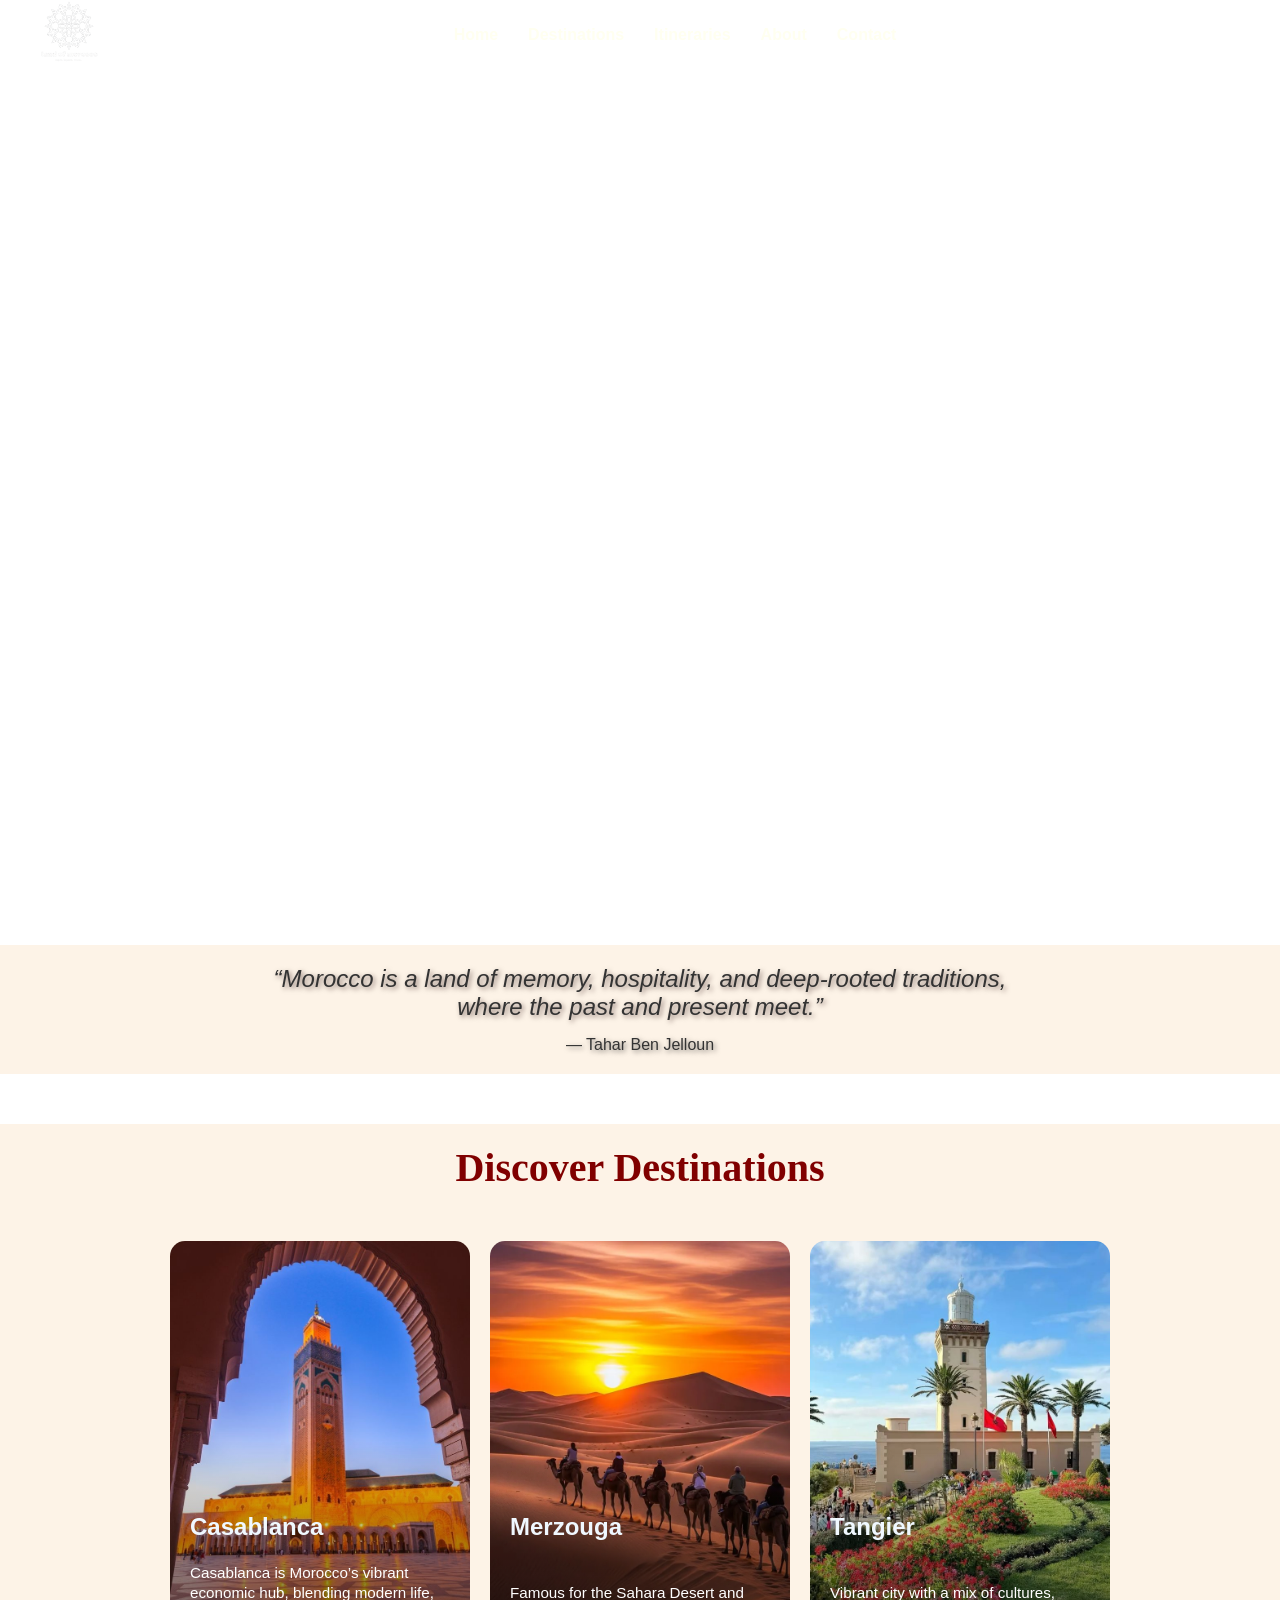
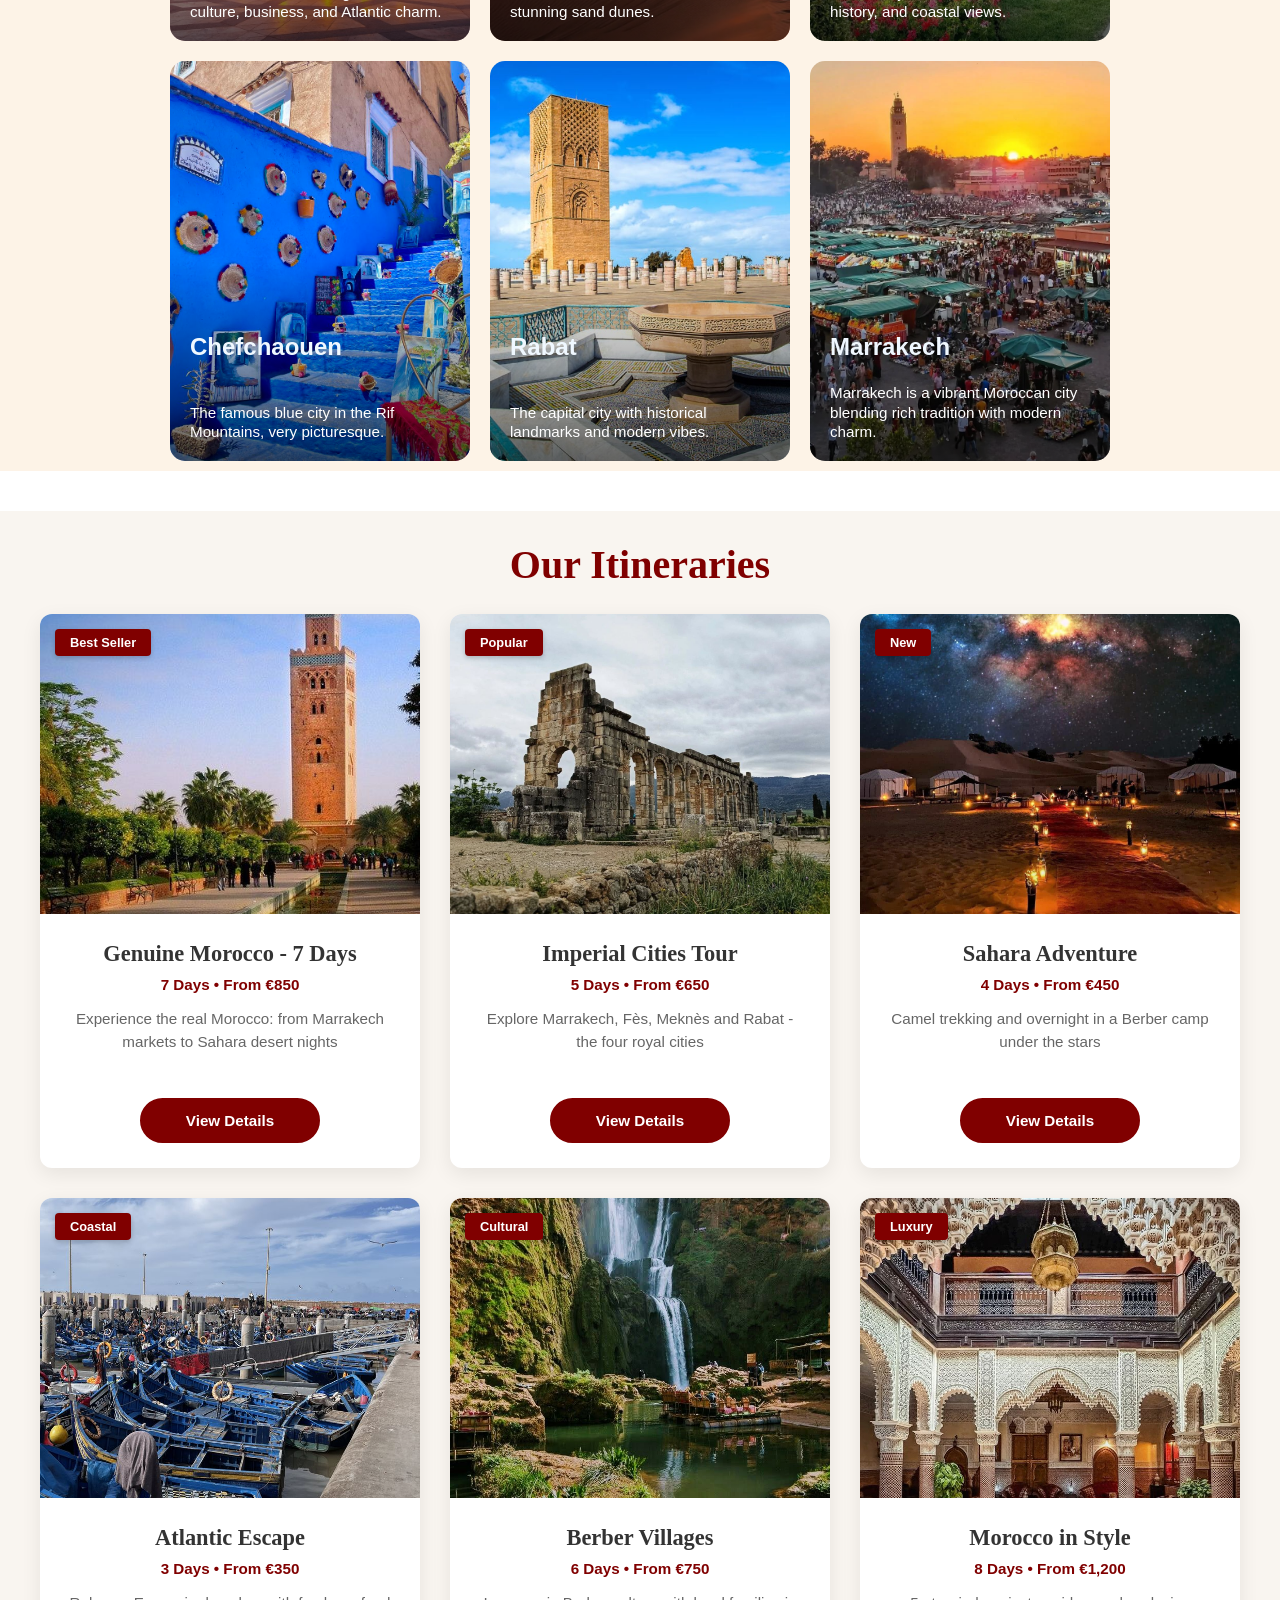
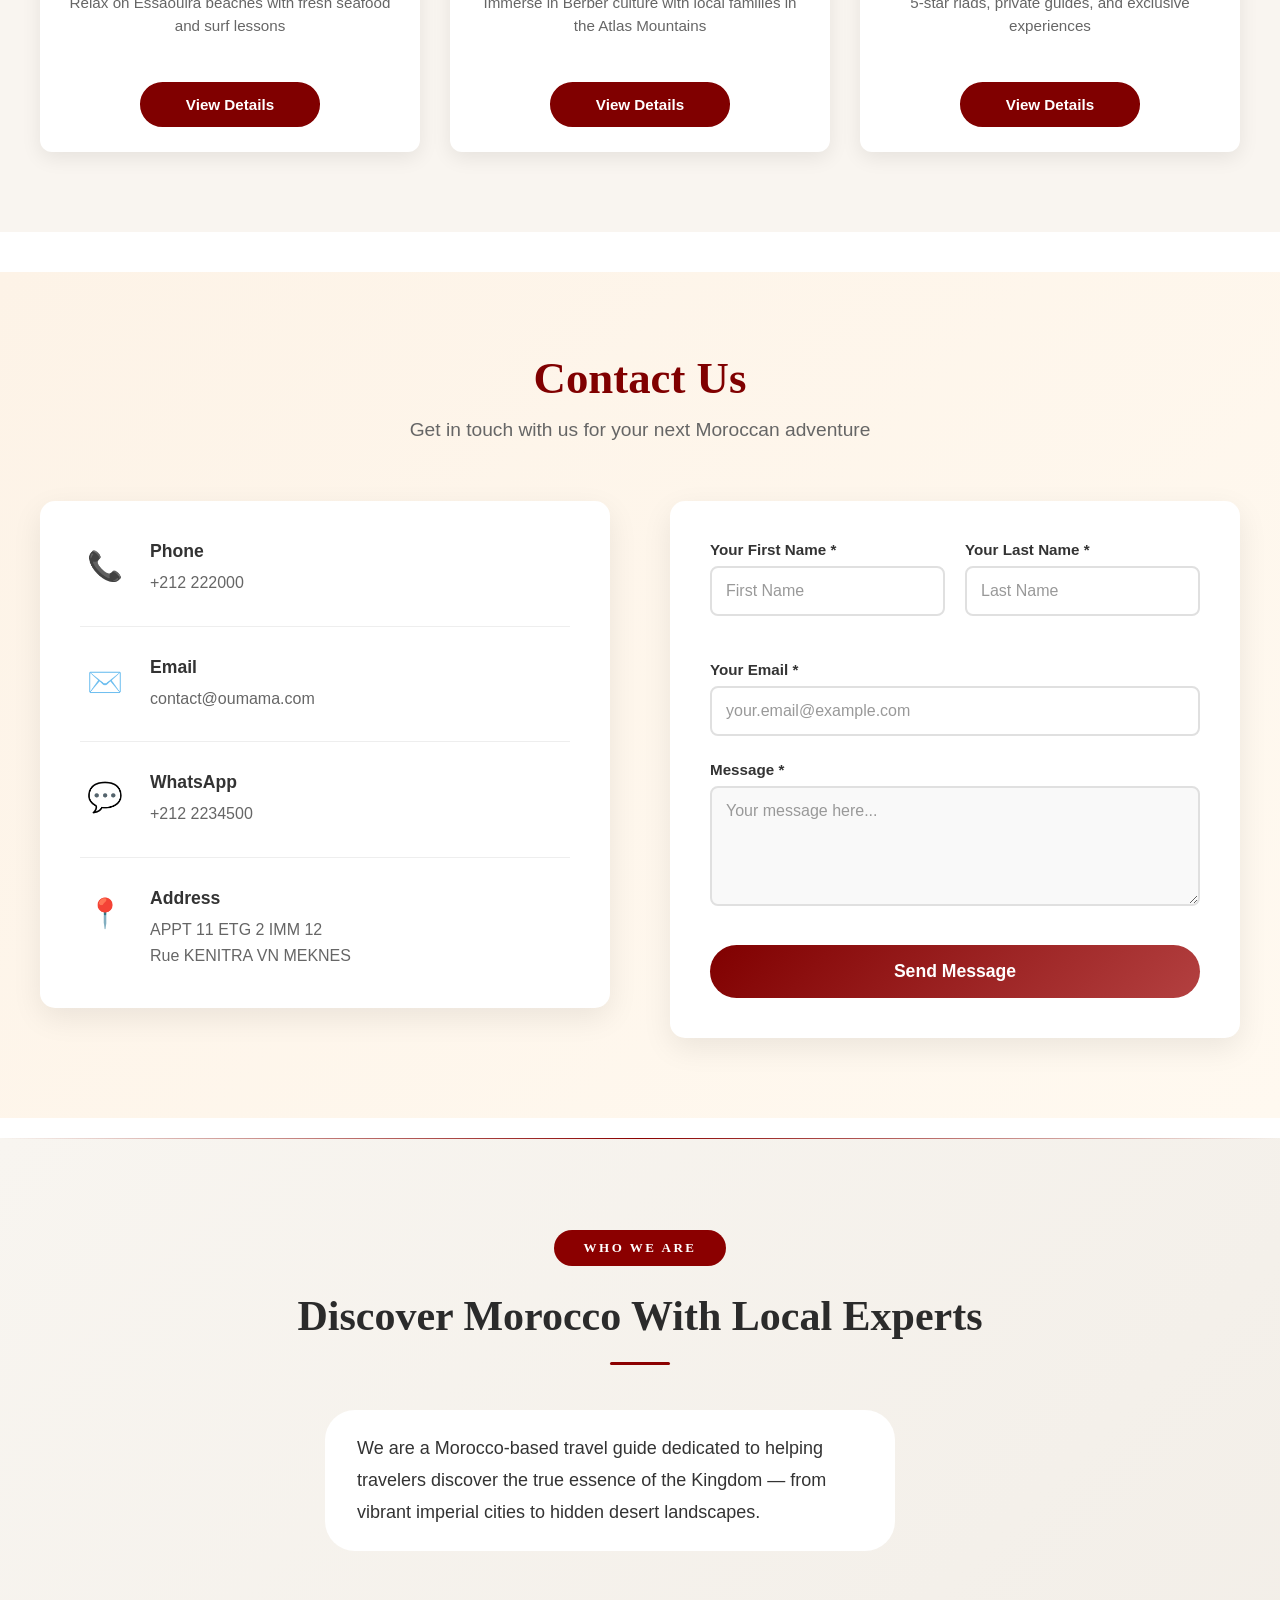
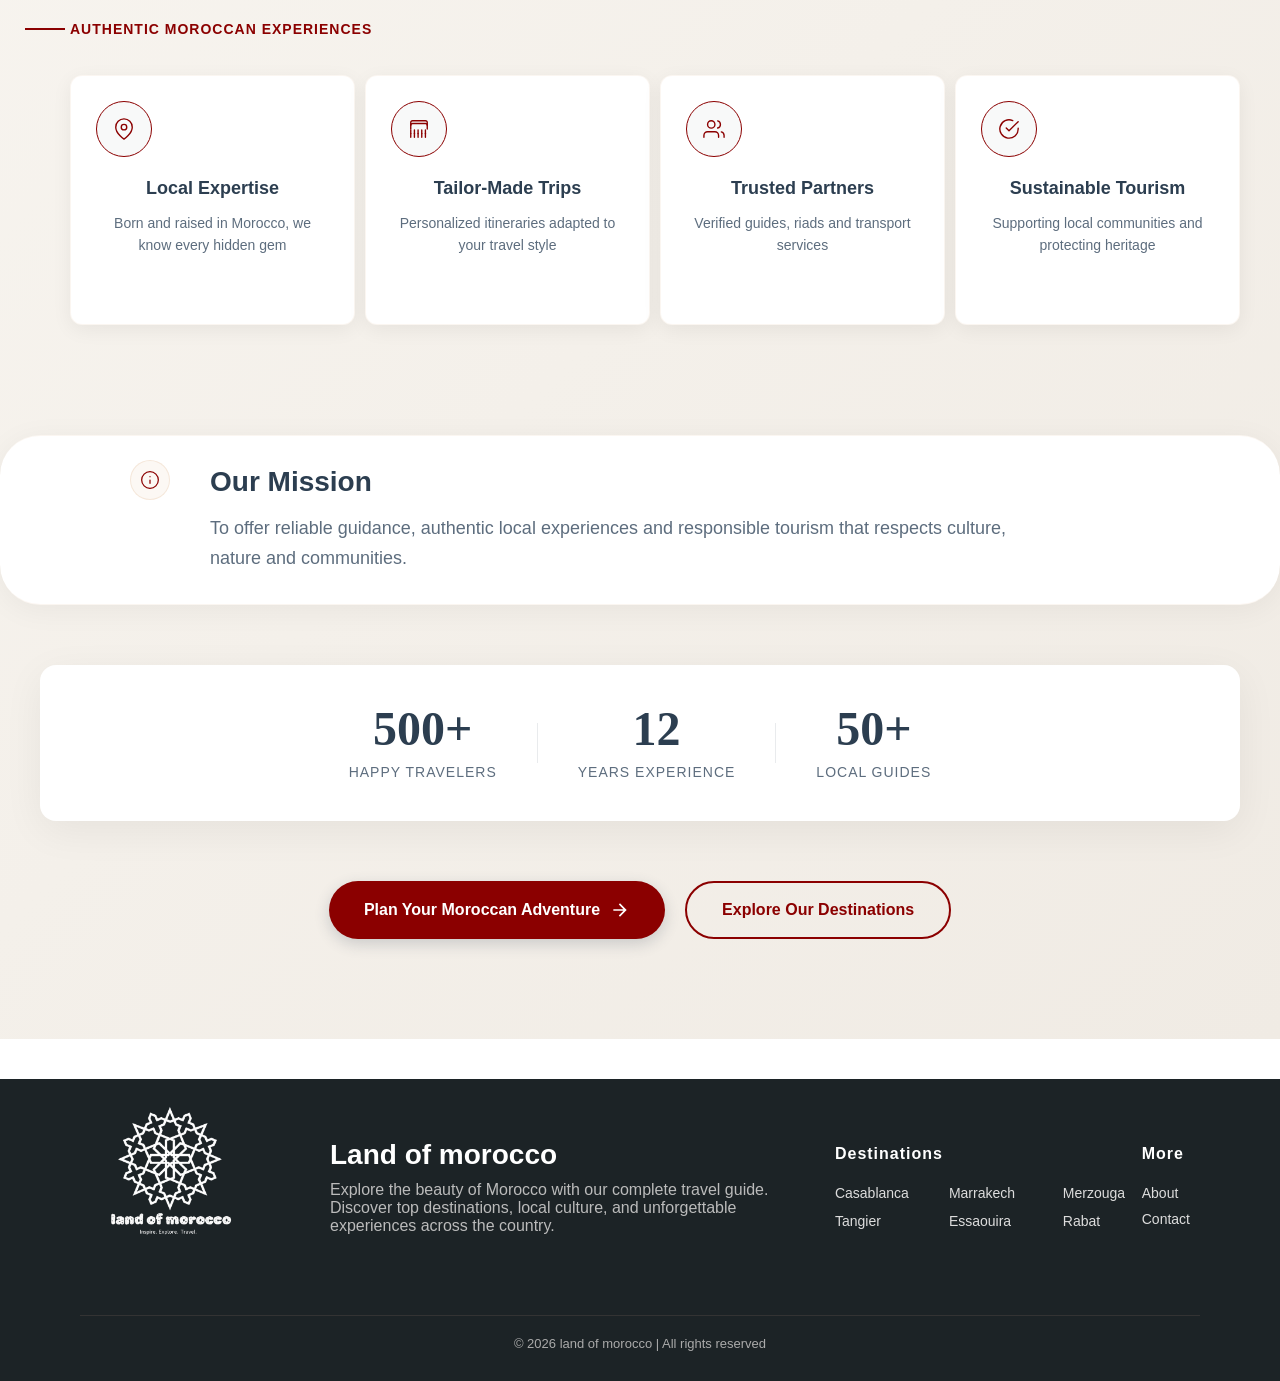
==== index.html @ bed9a74b "no commit yet" ====
<!DOCTYPE html>
<html lang="en">
<head>
    <meta charset="UTF-8">
    <title>Morocco Travel Guide</title>
    <link rel="stylesheet" href="style.css">
</head>
<body>
<header class="hero">
    <!-- NAVIGATION -->
    <nav>
        <div class="nav-logo">
        <a href="#home">
            <img src="images/logo.png" alt="Morocco Travel Guide Logo">
        </a>
    </div>
        <ul>
            <li><a href="#home">Home</a></li>
           <li><a href="#destinationsList"> Destinations</a></li>
            <li><a href="#Itineraries">Itineraries</a></li>
            <li><a href="#about">About</a></li>
            <li><a href="#contact">Contact</a></li>

        </ul>
    </nav>
     <a href="#destinationsList" class="scroll-down">
   <span class="scroll-text">Scroll Down</span>
  <span class="scroll-dot"></span>
</a>
   <div class="slider">
      <div class="slide intro-slide" style="background-image: url(images/slide146.jpg);">
        <div class="intro-content">
            <div class="intro-text">
                <h1>Morocco Travel Guide:</h1>
                <h1>Discover the Most Beautiful Destinations</h1>
                <p>Welcome to Morocco Tourism Guide, your resource for exploring the wonders of the Kingdom of Morocco</p>
            </div>
        </div>
    </div>
    <!-- Slide 1 -->
      <div class="slide" style="background-image: url('images/slide145.jpg');">
      <div class="slide-text">
        <h1>TANGIER</h1>
        <p> Morocco's fabled port where Africa meets Europe. A city of layered history, from its ancient medina to its cosmopolitan corniche, forever washed by two seas.</p>
      </div>
    </div>
    <div class="slide" style="background-image: url('images/slide147.jpg');">
      <div class="slide-text">
        <h1>MARRAKECH</h1>
        <p> Marrakech is the beating heart of Morocco, a city where ancient traditions vibrate beneath a modern energy. Known as the "Red City" for its distinctive rose-hued walls and buildings, it's a place of intoxicating sensory overload.</p>
      </div>
    </div>
    <!-- Slide 2 -->
    <div class="slide" style="background-image: url('images/slide30.jpg');">
      <div class="slide-text">
        <h1>CASABLANCA</h1>
        <p>Casablanca, Morocco's economic hub, blends modern skyscrapers and Art Deco architecture with historic quarters. Its iconic landmark is the Hassan II Mosque, overlooking the Atlantic. A dynamic, cosmopolitan port city..</p>
      </div>
    </div>

    <!-- Slide 3 -->
    <div class="slide" style="background-image: url('images/slide148.jpg');">
      <div class="slide-text">
        <h1>MERZOUGA</h1>
        <p>The village itself is a simple, rustic outpost, but its true magic lies in the surrounding desert. It is the prime destination for unforgettable experiences such as camel treks into the dunes, spending a night under a blanket of stars in a desert camp, and witnessing spectacular sunrises and sunsets over the vast, silent sands..</p>
      </div>
    </div>

  </div>
</header>
<!-- QUOTE -->
<section class="quote-section">
    <blockquote>
        “Morocco is a land of memory, hospitality, and deep-rooted traditions,
        where the past and present meet.”
    </blockquote>
    <p class="author">— Tahar Ben Jelloun</p>
</section>

<!-- SECTION DESTINATIONS -->
<section id="destinationsList">
    <h2>Discover Destinations</h2>
    <div class="destinations-container">
        <a href="casablanca.html" class="destination-link">
        <div class="destination-card">
            <img src="images/slide13.jpg" alt="casablanca">
            <h3>Casablanca</h3>
            <p>Casablanca is Morocco’s vibrant economic hub, blending modern life, culture, business, and Atlantic charm.</p>
        </div>
        </a>
        <a href="Merzouga.html" class="destination-link">
  <div class="destination-card">
    <img src="images/slide4.webp" alt="Merzouga">
    <h3>Merzouga</h3>
    <p>Famous for the Sahara Desert and stunning sand dunes.</p>
  </div>
</a>
<a href="tangier.html" class="destination-link">
        <div class="destination-card">
            <img src="images/slide19.jpg" alt="Tangier">
            <h3>Tangier</h3>
            <p>Vibrant city with a mix of cultures, history, and coastal views.</p>
        </div>
        </a>
        <a href="chefchaouen.html" class="destination-link">
        <div class="destination-card">
            <img src="images/slide16.jpg" alt="Chefchaouen">
            <h3>Chefchaouen</h3>
            <p>The famous blue city in the Rif Mountains, very picturesque.</p>
        </div>
    </a>
        <a href="rabat.html" class="destination-link">
        <div class="destination-card">
            <img src="images/slide17.webp" alt="Rabat">
            <h3>Rabat</h3>
            <p>The capital city with historical landmarks and modern vibes.</p>
        </div>
        </a>
        <a href="marrakech.html" class="destination-link">
        <div class="destination-card">
            <img src="images/slide20.jpg" alt="Marrakech">
            <h3>Marrakech</h3>
            <p>Marrakech is a vibrant Moroccan city blending rich tradition with modern charm.</p>
        </div>
        </a>
    </div>
</section>
<!-- SECTION ITINÉRAIRES AVEC IMAGES -->
<section id="Itineraries" class="itineraries-with-images">
    <div class="section-title">
        <h2>Our Itineraries</h2>
    </div>

    <div class="cards-container">
        
        <!-- CARTE 1 -->
        <div class="image-card">
            <div class="card-badge">Best Seller</div>
            <div class="card-image">
                <img src="images/slide149.jpg" alt="Genuine Morocco Tour">
            </div>
            <div class="card-content">
                <h3 class="card-title">Genuine Morocco - 7 Days</h3>
                <p class="card-duration">7 Days • From €850</p>
                <p class="card-description">
                    Experience the real Morocco: from Marrakech markets to Sahara desert nights
                </p>
                <a href="genuine-morocco.html" class="card-button">View Details</a>
            </div>
        </div>
        <!-- CARTE 2 -->
        <div class="image-card">
            <div class="card-badge">Popular</div>
            <div class="card-image">
                <img src="images/slide150.jpg" alt="Imperial Cities">
            </div>
            <div class="card-content">
                <h3 class="card-title">Imperial Cities Tour</h3>
                <p class="card-duration">5 Days • From €650</p>
                <p class="card-description">
                    Explore Marrakech, Fès, Meknès and Rabat - the four royal cities
                </p>
                <a href="imperial-cities.html" class="card-button">View Details</a>
            </div>
        </div>
        <!-- CARTE 3 -->
        <div class="image-card">
            <div class="card-badge">New</div>
            <div class="card-image">
                <img src="images/slide151.jpg" alt="Sahara Adventure">
            </div>
            <div class="card-content">
                <h3 class="card-title">Sahara Adventure</h3>
                <p class="card-duration">4 Days • From €450</p>
                <p class="card-description">
                    Camel trekking and overnight in a Berber camp under the stars
                </p>
                <a href="sahara-adventure.html" class="card-button">View Details</a>
            </div>
        </div>

        <!-- CARTE 4 -->
        <div class="image-card">
            <div class="card-badge">Coastal</div>
            <div class="card-image">
                <img src="images/slide152.jpg" alt="Atlantic Coast">
            </div>
            <div class="card-content">
                <h3 class="card-title">Atlantic Escape</h3>
                <p class="card-duration">3 Days • From €350</p>
                <p class="card-description">
                    Relax on Essaouira beaches with fresh seafood and surf lessons
                </p>
                <a href="atlantic-escape.html" class="card-button">View Details</a>
            </div>
        </div>

        <!-- CARTE 5 -->
        <div class="image-card">
            <div class="card-badge">Cultural</div>
            <div class="card-image">
                <img src="images/slide153.jpg" alt="Berber Culture">
            </div>
            <div class="card-content">
                <h3 class="card-title">Berber Villages</h3>
                <p class="card-duration">6 Days • From €750</p>
                <p class="card-description">
                    Immerse in Berber culture with local families in the Atlas Mountains
                </p>
                <a href="berber-villages.html" class="card-button">View Details</a>
            </div>
        </div>

        <!-- CARTE 6 -->
        <div class="image-card">
            <div class="card-badge">Luxury</div>
            <div class="card-image">
                <img src="images/slide154.jpg" alt="Luxury Morocco">
            </div>
            <div class="card-content">
                <h3 class="card-title">Morocco in Style</h3>
                <p class="card-duration">8 Days • From €1,200</p>
                <p class="card-description">
                    5-star riads, private guides, and exclusive experiences
                </p>
                <a href="luxury-morocco.html" class="card-button">View Details</a>
            </div>
        </div>

    </div>
</section>
<!-- CONTACT SECTION -->
<section id="contact" class="contact-section">
    <div class="contact-container">
        <!-- Titre -->
        <div class="contact-header">
            <h2>Contact Us</h2>
            <p>Get in touch with us for your next Moroccan adventure</p>
        </div>

        <div class="contact-content">
            
            <!-- Colonne gauche : Informations de contact -->
            <div class="contact-info">
                <div class="info-item">
                    <div class="info-icon" style="color: #ffdacc; background: white;">
                        📞
                    </div>
                    <div class="info-content">
                        <h4>Phone</h4>
                        <p>+212 222000</p>
                    </div>
                </div>
                
                <div class="info-item">
                    <div class="info-icon">✉️</div>
                    <div class="info-content">
                        <h4>Email</h4>
                        <p>contact@oumama.com</p>
                    </div>
                </div>
                
                <div class="info-item">
                    <div class="info-icon">💬</div>
                    <div class="info-content">
                        <h4>WhatsApp</h4>
                        <p>+212 2234500</p>
                    </div>
                </div>
                
                <div class="info-item">
                    <div class="info-icon">📍</div>
                    <div class="info-content">
                        <h4>Address</h4>
                        <p>APPT 11 ETG 2 IMM 12<br>Rue KENITRA VN MEKNES</p>
                    </div>
                </div>
            </div>

            <!-- Colonne droite : Formulaire -->
            <div class="contact-form">
                <form>
                    <div class="form-row">
                        <div class="form-group">
                            <label for="firstName">Your First Name *</label>
                            <input type="text" id="firstName" placeholder="First Name" required>
                        </div>
                        <div class="form-group">
                            <label for="lastName">Your Last Name *</label>
                            <input type="text" id="lastName" placeholder="Last Name" required>
                        </div>
                    </div>
                    
                    <div class="form-group">
                        <label for="email">Your Email *</label>
                        <input type="email" id="email" placeholder="your.email@example.com" required>
                    </div>
                    
                    <div class="form-group">
                        <label for="message">Message *</label>
                        <textarea id="message" rows="5" placeholder="Your message here..." required></textarea>
                    </div>
                    
                    <button type="submit" class="submit-btn">Send Message</button>
                </form>
            </div>

        </div>
    </div>
</section>
<section id="about" class="about-section">
  <div class="about-container">
    <!-- HEADER -->
    <div class="about-header">
      <span class="about-tag">WHO WE ARE</span>
      <h2 class="about-title">Discover Morocco With Local Experts</h2>
      <div class="header-divider"></div>
    </div>
    
    <!-- CONTENT -->
    <div class="about-content">
      <!-- LEFT -->
      <div class="about-left">
        <div class="about-intro">
          <p class="about-description">
            We are a Morocco-based travel guide dedicated to helping travelers
            discover the true essence of the Kingdom — from vibrant imperial
            cities to hidden desert landscapes.
          </p>
          <div class="signature">
            <div class="signature-line"></div>
            <span class="signature-text">Authentic Moroccan Experiences</span>
          </div>
        </div>
      </div>

      <!-- RIGHT -->
      <div class="about-right">
        <div class="features-grid">
          <div class="feature-card">
            <div class="feature-icon">
              <svg width="24" height="24" viewBox="0 0 24 24" fill="none" stroke="currentColor" stroke-width="1.5" stroke-linecap="round" stroke-linejoin="round">
                <path d="M21 10c0 7-9 13-9 13s-9-6-9-13a9 9 0 0 1 18 0z"></path>
                <circle cx="12" cy="10" r="3"></circle>
              </svg>
            </div>
            <h4>Local Expertise</h4>
            <p>Born and raised in Morocco, we know every hidden gem</p>
          </div>

          <div class="feature-card">
            <div class="feature-icon">
              <svg width="24" height="24" viewBox="0 0 24 24" fill="none" stroke="currentColor" stroke-width="1.5" stroke-linecap="round" stroke-linejoin="round">
                <path d="M3 21v-4"></path>
                <path d="M7 21v-4"></path>
                <path d="M11 21v-4"></path>
                <path d="M15 21v-4"></path>
                <path d="M19 21v-4"></path>
                <path d="M3 17v-4"></path>
                <path d="M7 17v-4"></path>
                <path d="M11 17v-4"></path>
                <path d="M15 17v-4"></path>
                <path d="M19 17v-4"></path>
                <path d="M3 12V8a2 2 0 0 1 2-2h14a2 2 0 0 1 2 2v4"></path>
                <path d="M3 8V5a2 2 0 0 1 2-2h14a2 2 0 0 1 2 2v3"></path>
              </svg>
            </div>
            <h4>Tailor-Made Trips</h4>
            <p>Personalized itineraries adapted to your travel style</p>
          </div>

          <div class="feature-card">
            <div class="feature-icon">
              <svg width="24" height="24" viewBox="0 0 24 24" fill="none" stroke="currentColor" stroke-width="1.5" stroke-linecap="round" stroke-linejoin="round">
                <path d="M17 21v-2a4 4 0 0 0-4-4H5a4 4 0 0 0-4 4v2"></path>
                <circle cx="9" cy="7" r="4"></circle>
                <path d="M23 21v-2a4 4 0 0 0-3-3.87"></path>
                <path d="M16 3.13a4 4 0 0 1 0 7.75"></path>
              </svg>
            </div>
            <h4>Trusted Partners</h4>
            <p>Verified guides, riads and transport services</p>
          </div>

          <div class="feature-card">
            <div class="feature-icon">
              <svg width="24" height="24" viewBox="0 0 24 24" fill="none" stroke="currentColor" stroke-width="1.5" stroke-linecap="round" stroke-linejoin="round">
                <path d="M22 11.08V12a10 10 0 1 1-5.93-9.14"></path>
                <polyline points="22 4 12 14.01 9 11.01"></polyline>
              </svg>
            </div>
            <h4>Sustainable Tourism</h4>
            <p>Supporting local communities and protecting heritage</p>
          </div>
        </div>
      </div>
    </div>

    <!-- FULL WIDTH MISSION SECTION -->
    <div class="full-mission-section">
      <div class="mission-container">
        <div class="mission-icon">
          <svg width="28" height="28" viewBox="0 0 24 24" fill="none" stroke="currentColor" stroke-width="1.5" stroke-linecap="round" stroke-linejoin="round">
            <circle cx="12" cy="12" r="10"></circle>
            <path d="M12 16v-4"></path>
            <path d="M12 8h.01"></path>
          </svg>
        </div>
        <div class="mission-content">
          <h3>Our Mission</h3>
          <p>
            To offer reliable guidance, authentic local experiences and
            responsible tourism that respects culture, nature and communities.
          </p>
        </div>
      </div>
    </div>

    <!-- STATS -->
    <div class="about-stats">
      <div class="stat-item">
        <span class="stat-number">500+</span>
        <span class="stat-label">Happy Travelers</span>
      </div>
      <div class="stat-divider"></div>
      <div class="stat-item">
        <span class="stat-number">12</span>
        <span class="stat-label">Years Experience</span>
      </div>
      <div class="stat-divider"></div>
      <div class="stat-item">
        <span class="stat-number">50+</span>
        <span class="stat-label">Local Guides</span>
      </div>
    </div>

    <!-- CTA -->
    <div class="about-cta">
      <a href="#contact" class="cta-primary">
        <span>Plan Your Moroccan Adventure</span>
        <svg class="cta-arrow" viewBox="0 0 24 24" width="20" height="20">
          <path fill="currentColor" d="M12 4l-1.41 1.41L16.17 11H4v2h12.17l-5.58 5.59L12 20l8-8z"/>
        </svg>
      </a>
      <a href="#destinationsList" class="cta-secondary">Explore Our Destinations</a>
    </div>
  </div>
</section>
<style>
.about-section {
  padding: 100px 20px;
  background: linear-gradient(135deg, #f8f5f0 0%, #f0ebe4 100%);
  position: relative;
  overflow: hidden;
}

.about-section::before {
  content: "";
  position: absolute;
  top: 0;
  left: 0;
  right: 0;
  height: 1px;
  background: linear-gradient(90deg, transparent, darkred, transparent);
}

.about-container {
  max-width: 1200px;
  margin: 0 auto;
  position: relative;
  z-index: 1;
}

/* HEADER */
.about-header {
  text-align: center;
  margin-bottom: 60px;
}

.about-tag {
  display: inline-block;
  padding: 10px 30px;
  background: darkred;
  color: white;
  font-size: 13px;
  font-weight: 600;
  letter-spacing: 2.5px;
  text-transform: uppercase;
  border-radius: 25px;
  margin-bottom: 25px;
  min-width: 160px;
}

.about-title {
  font-size: 42px;
  color: #2c3e50;
  margin-bottom: 20px;
  font-weight: 700;
  line-height: 1.2;
}

.header-divider {
  width: 60px;
  height: 3px;
  background: darkred;
  margin: 20px auto;
  border-radius: 2px;
}

/* CONTENT */
.about-content {
  display: grid;
  grid-template-columns: 1fr 1fr;
  gap: 60px;
  margin-bottom: 60px;
}

/* LEFT SIDE */
.about-left {
  display: flex;
  flex-direction: column;
  gap: 40px;
}

.about-intro {
  position: relative;
    margin: 25px auto 0; 
    transform: translateX(50%);
}

.about-description {
  max-width: 620px;        /* ✅ largeur raisonnable */
  width: 100%;
  margin: 30px 0;         /* espace avec le titre */

  background: #fff;
  border-radius: 30px;    /* moins rond */
  padding: 22px 32px;     /* 🔥 hauteur réduite */
margin-top: -40px;
  box-sizing: border-box;
}

.signature {
  display: flex;
  align-items: center;
  gap: 15px;
}

.signature-line {
  width: 40px;
  height: 2px;
  background: darkred;
  margin-top: 40px;
   margin-left: -300px;
}

.signature-text {
  font-size: 14px;
  color: darkred;
  font-weight: 600;
  letter-spacing: 1px;
  text-transform: uppercase;
  margin-top: 40px;
  margin-left: -10px;
}

/* FULL WIDTH MISSION SECTION */
.full-mission-section {
  width: 100vw;
  position: relative;
  left: 50%;
  right: 50%;
  margin-left: -50vw;
  margin-right: -50vw;
  margin-bottom: 10px;
  padding: 30px 0;
  background: white;
  box-shadow: 0 5px 30px rgba(0,0,0,0.05);
  border-top: 1px solid rgba(212, 165, 116, 0.1);
  border-bottom: 1px solid rgba(212, 165, 116, 0.1);
  border-radius: 40px;
  height: auto;
  
}

.mission-container {
  max-width: 1200px;
  margin: 0 auto;
  padding: 0 20px;
  display: flex;
  align-items: center;
  gap: 40px;
}

.mission-icon {
  flex-shrink: 0;
  width: 40px;
  height: 40px;
  border-radius: 50%;
  background: rgba(212, 165, 116, 0.08);
  display: flex;
  align-items: center;
  justify-content: center;
  color:darkred;
  border: 1.5px solid rgba(212, 165, 116, 0.2);
  margin-top: -80px;
  margin-left: 70px;  
}

.mission-icon svg {
  width: 20px;
  height: 20px;
}

.mission-content {
  flex: 1;
}

.mission-content h3 {
  font-size: 28px;
  color: #2c3e50;
  margin-bottom: 15px;
  font-weight: 700;
}

.mission-content p {
  font-size: 18px;
  color: #5d6d7e;
  line-height: 1.7;
  max-width: 800px;
}

.features-grid {
  display: grid;
  gap: 60px;
  grid-template-columns: repeat(auto-fit, minmax(100px, 1fr));
   margin-left: -550px;
}


.feature-card {
  background: white;
  padding: 25px;
  border-radius: 12px;
  border: 1px solid rgba(212, 165, 116, 0.1);
  box-shadow: 0 5px 20px rgba(0,0,0,0.06);
  display: flex;
  flex-direction: column;
  height: 250px;
  margin-left: -50px;  /* décale vers la gauche */
  margin-top: 180px; 
  transition: all 0.1s ease; /* pour que le hover reste smooth */
}
.feature-card:hover {
  transform: translateY(-2px);
  box-shadow: 0 6px 12px rgba(212, 165, 116, 0.08);
  border-color: rgba(212, 165, 116, 0.15);
}
.feature-icon {
  width: 56px;
  height: 56px;
  border-radius: 50%;
  background: rgba(44, 62, 80, 0.03);
  display: flex;
  align-items: center;
  justify-content: center;
  margin-bottom: 20px;
  color: darkred;
  border: 1.5px solid darkred;
  transition: all 0.3s ease;
  flex-shrink: 0;
}

.feature-card:hover .feature-icon {
  color: darkred;
  border-color: rgba(212, 165, 116, 0.3);
  background: rgba(212, 165, 116, 0.05);
}

.feature-icon svg {
  width: 22px;
  height: 22px;

}

.feature-card h4 {
  font-size: 18px;
  color: #2c3e50;
  margin-bottom: 12px;
  font-weight: 600;
  line-height: 1.3;
  flex-grow: 0;
}

.feature-card p {
  font-size: 14px;
  color: #5d6d7e;
  line-height: 1.6;
  margin: 0;
  flex-grow: 1;
}
.feature-card {
  display: flex;
  flex-direction: column;
}

/* STATS */
.about-stats {
  display: flex;
  justify-content: center;
  align-items: center;
  gap: 40px;
  margin: 60px 0;
  padding: 40px;
  background: white;
  border-radius: 16px;
  box-shadow: 0 10px 40px rgba(0,0,0,0.06);
}

.stat-item {
  text-align: center;
}

.stat-number {
  display: block;
  font-size: 48px;
  font-weight: 700;
  color: #2c3e50;
  line-height: 1;
  margin-bottom: 10px;
}

.stat-label {
  font-size: 14px;
  color: #5d6d7e;
  text-transform: uppercase;
  letter-spacing: 1px;
}

.stat-divider {
  width: 1px;
  height: 40px;
  background: rgba(44, 62, 80, 0.1);
}

/* CTA */
.about-cta {
  display: flex;
  gap: 20px;
  justify-content: center;
  flex-wrap: wrap;
}

.cta-primary {
  display: inline-flex;
  align-items: center;
  gap: 10px;
  padding: 18px 35px;
  background: darkred;
  color: white;
  text-decoration: none;
  border-radius: 50px;
  font-weight: 600;
  font-size: 16px;
  transition: all 0.3s ease;
  box-shadow: 0 5px 15px rgba(44, 62, 80, 0.2);
}

.cta-primary:hover {
  background: darkred;
  transform: translateY(-2px);
  box-shadow: 0 8px 20px rgba(44, 62, 80, 0.3);
}

.cta-secondary {
  padding: 18px 35px;
  background: transparent;
  color: darkred;
  text-decoration: none;
  border-radius: 50px;
  font-weight: 600;
  font-size: 16px;
  border: 2px solid darkred;
  transition: all 0.3s ease;
}

.cta-secondary:hover {
  border-color: darkred;
  background: rgba(44, 62, 80, 0.05);
}

.cta-arrow {
  transition: transform 0.3s ease;
}

.cta-primary:hover .cta-arrow {
  transform: translateX(-2px);
}

/* RESPONSIVE */
@media (max-width: 992px) {
  .about-content {
    grid-template-columns: 1fr;
    gap: 40px;
  }
  
  .features-grid {
    grid-template-columns: repeat(2, 1fr); /* Toujours 2 colonnes sur tablette */
    gap: 20px;
  }
  
  .about-title {
    font-size: 36px;
  }
  
  .mission-container {
    flex-direction: column;
    text-align: center;
    gap: 25px;
  }
}
@media (max-width: 992px) {
  .features-grid {
    grid-template-columns: repeat(2, 1fr);
  }
}

@media (max-width: 768px) {
  .features-grid {
    grid-template-columns: 1fr;
  }
}

@media (max-width: 768px) {
  .about-section {
    padding: 60px 20px;
  }
  
  .features-grid {
    grid-template-columns: 1fr; /* 1 colonne sur mobile */
    gap: 20px;
  }
  
  .feature-card {
    min-height: auto;
    padding: 20px;
  }
  
  .full-mission-section {
    padding: 40px 0;
    margin-bottom: 40px;
  }
  
  .about-stats {
    flex-direction: column;
    gap: 30px;
    padding: 30px;
  }
  
  .stat-divider {
    width: 100px;
    height: 1px;
  }
  
  .about-cta {
    flex-direction: column;
    align-items: center;
  }
  
  .cta-primary, .cta-secondary {
    width: 100%;
    text-align: center;
    justify-content: center;
  }
}


@media (max-width: 480px) {
  .about-title {
    font-size: 28px;
  }
  
  .mission-content h3 {
    font-size: 24px;
  }
  
  .mission-content p {
    font-size: 16px;
  }
}

</style>
<footer class="site-footer">
  <div class="footer-info">
      <!-- LOGO -->
    <div class="footer-logo">
      <img src="images/logo.png" alt="Logo Morocco">
    </div>
    <!-- COLONNE 1 -->
    <div class="footer-about">
      <h3>Land of morocco</h3>
      <p>Explore the beauty of Morocco with our complete travel guide. Discover top destinations, local culture, and unforgettable experiences across the country.</p>

    </div>
    <!-- COLONNE 2 -->
    <div class="footer-destination-block">
      <h4>Destinations</h4>
      <ul class="footer-destinations">
        <li><a href="casablanca.html">Casablanca</a></li>
        <li><a href="marrakech.html">Marrakech</a></li>
        <li><a href="Merzouga.html">Merzouga</a></li>
        <li><a href="Tangier.html">Tangier</a></li>
        <li><a href="Essaouira.html">Essaouira</a></li>
        <li><a href="Rabat.html">Rabat</a></li>
      </ul>
    </div>

    <!-- COLONNE 3 -->
    <div class="footer-more">
      <h4>More</h4>
      <ul class="footer-links">
        <li><a href="#about">About</a></li>
        <li><a href="#contact">Contact</a></li>
      </ul>
    </div>
  </div>
  <div class="footer-bottom">
    <p>© 2026 land of morocco | All rights reserved</p>
  </div>
</footer>

</body>
</html>
---- style.css ----
* {
    margin: 0;
    padding: 0;
    box-sizing: border-box;
    font-family: Arial, sans-serif;
}

html {
    scroll-behavior: smooth;
}

nav {
    position: fixed;
    top: 0;
    top: -35px;
    left: 0;
     padding-top: 40px;
    width: 100%;
    height: 100px;
  background: transparent;   
    backdrop-filter: blur(6px); 
    display: flex;
    align-items: center;      /* centre verticalement */
    justify-content: center;  /* centre horizontalement */
    z-index: 1000;
}
.nav-logo img {
    height: 70px;
      transform: translateX(-350px);
}
nav ul li a {
    text-decoration: none;
    color: ivory;
    font-weight: bold;
    font-size: 16px;
}
nav ul {
    display: flex;
    align-items: center;
    justify-content: center;
    list-style: none;
    gap: 30px;
    padding: 0;
    margin: 0;
}
nav ul li a:hover {
    text-decoration: underline;
}

/* menu caché au scroll */
nav.hide {
    transform: translateY(-100%);
    opacity: 0;
}

.hero {
    position: relative;
    width: 100%;
    height: 100vh;           /* pleine hauteur de l'écran */
    overflow: hidden;
    color: white;
}
.scroll-down {
  position: absolute;
  bottom: 30px;
  left: 50%;
  transform: translateX(-50%);
  width: 30px;
  height: 50px;
  border: 2px solid white;
  border-radius: 25px;
  cursor: pointer;
  z-index: 5;
}
.scroll-text {
  display: inline-block;     
  white-space: nowrap;       
  font-size: 14px;
  letter-spacing: 2px;
  color: white;
  font-weight: bold;
  margin-bottom: 20px;
  text-align: center;
   transform: translate(-25px, -20px);
}
/* petit point animé */
 .scroll-dot {
  position: absolute;
  top: 10px;
  left: 50%;
  width: 6px;
  height: 6px;
  background: white;
  border-radius: 50%;
  transform: translateX(-50%);
  animation: scrollAnim 1.5s infinite;
}
/* animation */
@keyframes scrollAnim {
  0% {
    opacity: 0;
    transform: translate(-50%, 0);
  }
  30% {
    opacity: 1;
  }
  100% {
    opacity: 0;
    transform: translate(-50%, 15px);
  }
}

/* ===== SLIDER CORRIGÉ POUR 5 SLIDES ===== */
.slider {
    position: relative;
    width: 100%;
    height: 700px;
    overflow: hidden;
}

.slide {
    position: absolute;
    top: 0;
    left: 0;
    width: 100%;
    height: 100%;
    background-size: cover;
    background-position: center;
    background-repeat: no-repeat;
    display: flex;
    justify-content: flex-end;
    align-items: center;
    padding-right: 50px;
    opacity: 0;
 animation: slideShow 30s infinite, zoomEffect 25s infinite;
    /* On augmente légèrement la taille de base pour permettre le zoom */
    transform: scale(1.1);
  }

.intro-slide {
    background-size: cover;
    background-position: center;
    display: flex;
    justify-content: center;
    align-items: center;
    padding-right: 0 !important; 
     animation: slideShow 30s infinite, zoomEffect 30s infinite;
    transform: scale(1.1);
}

/* Animation d'effet zoom */
@keyframes zoomEffect {
    0% {
        transform: scale(1.1);
    }
    4% {
        transform: scale(1.1);
    }
    20% {
        transform: scale(1);
    }
    24% {
        transform: scale(1);
    }
    100% {
        transform: scale(1.1);
    }
}
.intro-content {
    text-align: center;
    color: white;
    max-width: 700px;
    padding: 40px;
    opacity: 0;
    animation: textFade 5s infinite;
}

.intro-content h1 {
    transform: translateY(-100px);
    margin-bottom: 20px;
    color: white;
     font-family: 'Playfair Display', serif;
      font-size: 30px; 
     line-height: 1;
}
.intro-text h1:nth-of-type(2) {
    position: relative;       
    display: inline-block;  
    padding-bottom: 20px;     
}
.intro-text h1:nth-of-type(2)::after {
    content: "";                   
    display: block;                 
    width:  120px;                  
    height: 5px;                    
    background-color:darkred;        
    margin: 5px auto 0 auto;        
}
.intro-content p{
 font-family: Arial, Helvetica, sans-serif;
    font-size: 20px; /* taille normale de lecture */
    line-height: 1.1;
      transform: translateY(-70px);
  
}
.intro-text 
.intro-tagline {
    font-size: 1.1rem;
    color: #ccc;
    font-style: italic;
    margin-top: 20px;
}

/* Animation pour 5 slides (20% chacune) */
@keyframes slideShow {
    0% {
        opacity: 0;
        z-index: 1;
    }
    4% { /* 4% de 25s = 1s pour apparaître */
        opacity: 1;
    }
    20% { /* 20% de 25s = 5s visible */
        opacity: 1;
    }
    23% { /* 24% de 25s = 6s pour disparaître */
        opacity: 0;
        z-index: 1;
    }
    100% {
        opacity: 0;
        z-index: 0;
    }
}

/* DÉLAIS POUR CHAQUE SLIDE (5 slides) */
.slide:nth-child(1) { /* Intro slide */
    animation-delay: 0s;
}

.slide:nth-child(2) { /* slide145.jpg */
    animation-delay: 5s;
}

.slide:nth-child(3) { /* slide30.jpg */
    animation-delay: 10s;
}

.slide:nth-child(4) { /* slide143.jpg (Casablanca) */
    animation-delay: 15s;
}

.slide:nth-child(5) { /* slide4.webp (Merzouga) */
    animation-delay: 20s;
}

/* Texte des slides */
.slide-text {
    background: rgba(0, 0, 0, 0.6);
    color: white;
    padding: 30px;
    border-radius: 15px;
    max-width: 400px;
    opacity: 0;
    transform: translateX(20px);
    animation: textFade 5s infinite;
}
.slide-text h1{
  color:  #ffa07a;
}
/* Animation du texte */
@keyframes textFade {
    0% {
        opacity: 0;
        transform: translateX(20px);
    }
    20% {
        opacity: 1;
        transform: translateX(0);
    }
    80% {
        opacity: 1;
        transform: translateX(0);
    }
    100% {
        opacity: 0;
        transform: translateX(-20px);
    }
}

/* DÉLAIS DU TEXTE POUR CHAQUE SLIDE */
.slide:nth-child(1) .intro-content {
    animation-delay: 0s;
}

.slide:nth-child(2) .slide-text {
    animation-delay: 5s;
}

.slide:nth-child(3) .slide-text {
    animation-delay: 10s;
}

.slide:nth-child(4) .slide-text {
    animation-delay: 15s;
}

.slide:nth-child(5) .slide-text {
    animation-delay: 20s;
}

/* Optimisations */
.slide {
    will-change: transform, opacity;
    backface-visibility: hidden;
    -webkit-backface-visibility: hidden;
}

/* Responsive */
@media (max-width: 768px) {
    .slider {
        height: 500px;
    }
    
    .slide {
        padding-right: 20px;
        justify-content: center;
        align-items: flex-end;
        padding-bottom: 40px;
    }
    
    .intro-slide {
        padding-bottom: 40px;
    }
    
    .slide-text, .intro-content {
        max-width: 90%;
        padding: 20px;
        margin: 0 10px;
    }
    
    .intro-content h1 {
        font-size: 2.2rem;
    }
    
    .intro-content p {
        font-size: 1.1rem;
    }
}

/* Optionnel : Fond noir pendant le chargement */
.slide::before {
    content: '';
    position: absolute;
    top: 0;
    left: 0;
    width: 100%;
    height: 100%;
    background: linear-gradient(45deg, rgba(0,0,0,0.3), rgba(128,0,0,0.2));
}
/* Animation d'apparition des éléments */
.fade-in {
    animation: fadeIn 1s ease-out;
}

@keyframes fadeIn {
    from { opacity: 0; transform: translateY(20px); }
    to { opacity: 1; transform: translateY(0); }
}
/* Responsive : texte en bas sur petit écran */
@media (max-width: 768px) {
  .slide {
    justify-content: center;
    padding: 0 20px;
  }
  .slide-text {
    max-width: 90%;
  }
}
.header-content {
  position: relative;
  z-index: 2;
   margin-top: 50px;
}
/* ===== SCROLL DOWN INDICATOR ===== */


/* HEADER CONTENT */
.header-content h1 {
  font-family: 'Playfair Display', serif;
  font-size: 90px;
  font-weight: 700;
  color:aliceblue;
  text-align: center;
  text-transform: uppercase;
  letter-spacing: -3px;
  margin-bottom: 0;
}
.header-content h2 {
   font-family: 'Montserrat', sans-serif;
  font-size: 26px;
  font-weight: 700;
  color: aliceblue;
  text-align: center;
  text-transform: uppercase;
  letter-spacing: 1.5px;
}
.destination-link {
  text-decoration: none;
  color: inherit;
}
.destination-card {
  cursor: pointer;
  transition: transform 0.3s ease;
}/* ===== CASABLANCA HERO ===== */
.city-hero-content {
  width: 100%;
  height: 600px; /* même hauteur que l’image */
    filter: brightness(1.1);
  background-repeat: no-repeat;
  background-size: 100% 100%;
    position: relative;      
   padding-top: 120px; 
  padding-left: 40px;

}.city-hero-content::before {
  content: "";
  position: absolute;
  inset: 0;
  z-index: 1;
}
.destination-card:hover {
  transform: scale(1.03);
}
.quote-section {
  background-color:#fdf3e7;
   padding: 20px 10px;
  text-align: center;
   width: 100vw;
     transform: translateY(40px);
  margin-top: 5px; /* ← décale vers le bas */
}
.quote-section blockquote {
  font-size: 1.5rem;
  font-style: italic;
  color: #333;
  max-width: 800px;
  margin: 0 auto 15px;
  text-shadow: 2px 2px 5px rgba(31, 3, 3, 0.5);
}

.quote-section .author {
  font-size: 1rem;
  color: #333;
  text-shadow: 2px 2px 5px rgba(0,0,0,0.5);
}
html {
    scroll-behavior: smooth;
}
#destinationsList {
    padding: 50px 20px;
    text-align: center;     
    background-color:#f9f5f0;
      transform: translateY(60px);
}
#destinationsList h2 {
    color: #800000;
    font-size: 44px;
    margin-bottom: 20px;
     font-family: Georgia, serif;
       
}
#destinationsList ul {
    list-style-type: none;
    padding: 0;
}
#destinationsList li {
    margin: 10px 0;
    font-size: 1.2em;
}
/* BOUTON */
.btn-explore {
    padding: 12px 25px;
    border-radius: 30px;
    border: none;
    cursor: pointer;
    background-color: #333;
    color: white;
    font-size: 16px;
}
#destinationsList select {
    display: none; /* on cache la liste */
}

#destinationsList:target select {
    display: block; /* on affiche la liste quand on clique */
}
textarea {
    width: 100%;
    max-width: 500px;
    height: 120px;
    padding: 12px;              /* espace intérieur */
    font-size: 16px;
    font-family: Arial, sans-serif;
    border: 1px solid #ccc;     /* bordure douce */
    border-radius: 8px;         /* coins arrondis */
    outline: none;              /* supprime le contour bleu */
    resize: vertical;           /* redimensionnement vertical seulement */
    background-color: #f9f9f9;
    transition: 0.3s;           /* animation douce */
}
.hidden {
    display: none; /* La liste est invisible au départ */
}
.btn-explore {
    display: inline-block;
    padding: 12px 25px;
    background: linear-gradient(to right, #ff9800, #ffb74d);
    color: white;
    font-weight: bold;
    text-decoration: none;
    border-radius: 10px;
    transition: all 0.3s ease;
    margin-top: 20px;
}
.btn-explore:hover {
    background: linear-gradient(to right, #ffb74d, #ff9800);
    transform: translateY(-3px);
}

/* Section Destinations */
#destinationsList {
    padding: 50px 20px;
    background-color: #fdf3e7;
    text-align: center;
    margin-top: 30px;
   border:#ffe0c2;
}

#destinationsList h2 {
    font-family: Georgia, serif;
    font-size: 40px;
    color: #800000;
    margin-bottom: 10px;
    margin-top: -30px;

}
/* Conteneur flexible pour les cartes */
.destinations-container {
    display: flex;
    flex-wrap: wrap;
    justify-content: center;
    gap: 20px;
      transform: translateY(40px);
}
.destination-card {
    position: relative;           /* pour que le texte soit au-dessus de l'image */
    border-radius: 15px;          /* arrondir les coins */
    overflow: hidden;             /* éviter que le texte dépasse */
    width: 300px;                 /* largeur de la carte */
    height: 400px;                /* hauteur de la carte */
    cursor: pointer;
    transition: transform 0.3s;
}

.destination-card img {
    width: 100%;
    height: 100%;
    object-fit: cover;            /* l'image remplit toute la carte */
    display: block;
    transition: transform 0.3s;
}

.destination-card:hover img {
    transform: scale(1.05);      /* léger zoom au survol */
}

/* Overlay dégradé en bas pour texte lisible */
.destination-card::after {
    content: "";
    position: absolute;
    bottom: 0;
    left: 0;
    width: 100%;
    height: 50%;                  /* dégradé sur la moitié inférieure */
    background: linear-gradient(to top, rgba(0,0,0,0.6), rgba(0,0,0,0));
    pointer-events: none;
}

/* Texte au-dessus de l'image */
.destination-card h3,
.destination-card p,
.destination-card a {
    position: absolute;
    bottom: 20px;
    left: 20px;
    color: white;
    z-index: 2;
    margin: 0;
}

.destination-card h3 {
    font-size: 1.5rem;
    font-weight: bold;
    margin-bottom: 80px;
    color:aliceblue;
}

.destination-card p {
    font-size: 0.95rem;
    max-width: 90%;
    text-align:left;
    line-height: 1.2rem;
}

.destination-card a {
    display: inline-block;
    color: white;
    text-decoration: none;
    font-weight: bold;
}

.destination-card a:hover {
    text-decoration: underline;
   
}
/* ===== SECTION HOTEL ===== */
/* Style général de la section hôtel */
.hotel {
    background-color:#fdf3e7; /* Noir */
    color: white;
    border: none;
    padding: 10px 30px;
    border-radius: 40px; /* Forme pilule */
    font-size: 16px;
    font-weight: 500;
    cursor: pointer;
     margin-top: 2%;
  padding: 20px;
   display: flex;      /* active flexbox */
    flex-wrap: wrap;         /* passe à la ligne suivante si nécessaire */
    justify-content: center; /* centre les cartes horizontalement */
    gap: 20px;    
      transform: translateY(70px);
}
.hotel-title {
    width: 100%;     
    font-family:Georgia, serif;         /* prend toute la largeur */
    text-align: center;       /* centre le texte */
    font-size: 2rem;
    font-weight: bold;
     margin-top: 20px;
    margin-bottom: 40px;      /* espace entre le titre et les cartes */
    color: #800000;
}
.hotel-title::after {
    content: "";
    display: block;
    width: 300px;                  /* largeur de la ligne */
    height: 3px;                   /* épaisseur */
    background-color: #800000;
    margin: 5px auto 0;            /* centre la ligne sous le texte */
}
.hotel-card-modern {
  position: relative; /* nécessaire pour l'overlay */
  width: 300px;       /* tu peux ajuster la largeur */
  border-radius: 15px;
  overflow: hidden;   /* arrondi avec image */
  margin: 20px auto;  /* centré */
  font-family: Verdana, sans-serif;
  flex: 0 1 calc(25% - 20px); /* 3 cartes par ligne avec gap */
    margin: 0;                      /* supprime le auto centré */
    max-width: 300px; 
}
/* Image */
.hotel-card-modern img {
  width: 100%;
  display: block;
  height: 300px;
  transition: transform 0.3s;
}
/* Effet hover sur l'image */
.hotel-card-modern:hover {
  transform: scale(1.05);
}

/* Note en haut à droite */
.hotel-rating {
  position: absolute;
  top: 10px;
  right: 10px;
  background-color:  rgba(0,0,0,0.6);
  color: white;
  padding: 5px 10px;
 border-radius: 10px; 
  font-weight: bold;
  font-size: 14px;
}

/* Overlay en bas */
.hotel-info {
  position: absolute;
  bottom: 0;
  left: 0;
  width: 100%;
  display: flex;
  justify-content: space-between;
  align-items: center;
  padding: 15px;
  background: rgba(0,0,0,0.6); /* fond semi-transparent */
  color: white;
  box-sizing: border-box;
  height: 85px;
}
/* Texte à gauche */
.hotel-text h3 {
  margin: 0;
  font-size: 18px;
}

.hotel-text p {
  margin: 3px 0 0 0;
  font-size: 14px;
  color: #ddd;
}

/* Prix à droite */
.hotel-price {
  font-size: 18px;
  font-weight: bold;
}
/* Section Activities */
.activities {
    border-radius: 40px;
    padding: 50px 20px;
    margin-top: 2%;
    background-color: #fdf3e7;
    text-align: center;
}
.activities-title {
    font-family:Georgia, serif;
    font-size: 2.2rem;
    font-weight: bold;
    margin-bottom: 40px;
    color: #800000;
    margin-top: 40px;
}
.activities-title::after {
    content: "";
    display: block;
    width: 450px;                  /* largeur de la ligne */
    height: 3px;                   /* épaisseur */
    background-color: #800000;
    margin: 5px auto 0;            /* centre la ligne sous le texte */
}

.activities-container,
.restaurants-container {
    display: flex;
    flex-wrap: wrap;
    justify-content: center;
    gap: 20px;
}


/* ===== CARTE MODERNE COMMUNE ===== */
.card-modern {
    flex: 0 1 calc(33.33% - 20px); /* 3 par ligne */
    max-width: 300px;
    border-radius: 15px;
    overflow: hidden;
    
}
/* Section Restaurants */
.restaurants {
    padding: 70px 20px;
    border-radius: 40px;
    margin-top: 2%;
    background-color:white;
    text-align: center;
    transform: translateY(70px);
}

.restaurants-title {
    font-family:Georgia, serif;
    font-size: 2.2rem;
    font-weight: bold;
    margin-bottom: 40px;
    color: #800000;
      border-bottom: 3px solid #800000; /* ligne sous le titre */
    display: inline-block;           /* permet de ne pas étirer sur toute la largeur */
    padding-bottom: 5px; 
      border-bottom: 3px solid #800000; /* ligne sous le titre */
    display: inline-block;           /* permet de ne pas étirer sur toute la largeur */
    padding-bottom: 5px;             /* espace entre texte et ligne */            /* espace entre texte et ligne */
}

.restaurant-card {
    flex: 0 1 calc(33.33% - 20px); /* 3 par ligne */
    max-width: 300px;
    text-align: left;
    border-radius: 15px;
    height: 20%;
    
}

.restaurant-card img {
    width: 100%;
    height: 250px; 
     border-radius: 15px;     /* ✅ BONNE proportion */
    object-fit: cover;
    display: block;
}

.restaurant-card h3 {
    margin:10px 10px 2px 10px;
    font-size: 1.2rem;
    color: #333;
    
}

.restaurant-card p {
    margin:0 10px 8px 10px;
    font-size: 0.95rem;
    color:black;
    border-radius: 15px;
    text-align: left;
      padding: 12px 15px; 
    margin-top: 10px;
    background-color:		#E8E8E8;
      font-weight: bold;
}

/* Effet hover */
.restaurant-card:hover {
     transform: scale(1.05);
}
@media (max-width: 992px) {
    .activity-card,
    .restaurant-card {
        flex: 0 1 calc(50% - 20px); /* 2 par ligne */
    }
}

@media (max-width: 600px) {
    .activity-card,
    .restaurant-card {
        flex: 0 1 100%; /* 1 par ligne */
    }
}
/* ===== ACTIVITY CARD – STYLE MODERNE ===== */
.activity-card {
    background-color: #fff;
    border-radius: 18px;
    overflow: hidden;
    width: 300px;
    box-shadow: 0 8px 20px rgba(0,0,0,0.08);
    transition: transform 0.3s ease, box-shadow 0.3s ease;
    text-align: left;
    position: relative;
      transform: translateY(40px);
}

/* Hover */
.activity-card:hover {
    transform: translateY(-8px);
    box-shadow: 0 15px 30px rgba(0,0,0,0.15);
}

/* Image */
.activity-card img {
    width: 100%;
    height: 190px;
    object-fit: cover;
    display: block;
}

/* Contenu */
.activity-card h3 {
    font-size: 1.05rem;
    font-weight: bold;
    margin: 12px 15px 6px;
    color: #0b2d1a;
}

.activity-card p {
    font-size: 0.9rem;
    margin: 0 15px 10px;
    color: #555;
    line-height: 1.4;
}

/* Ville (petit badge) */
.activity-card .location {
    display: inline-block;
    background-color: #f1f1f1;
    color: #333;
    font-size: 0.75rem;
    padding: 4px 8px;
    border-radius: 6px;
    margin: 10px 15px 0;
}

/* Prix */
.activity-card .price {
    font-weight: bold;
    color: #0b7a3c;
    font-size: 1.1rem;
    margin: 10px 15px 15px;
}
.quick-menu {
  position: absolute;
  top: 50%;
  right: 20px;
  transform: translateY(-50%);
  display: flex;
  flex-direction: column;
  gap: 15px;
  z-index: 10;
}
.quick-menu a {
  display: flex;
  flex-direction: column; 
  align-items: center;
  background-color: rgba(0,0,0,0.5);
  color: #fff;
  width: 50px;
  height: 50px;
  border-radius: 50%;
  text-decoration: none;
  font-size: 18px;
  justify-content: center;
  transition: all 0.3s ease;
    transform: translateY(100px)
}

.quick-menu a i {
  font-size: 20px; 
}

.quick-menu a span {
  font-size: 10px;
  margin-top: 3px;
}
/* Coeur (favori) */
.activity-card .favorite {
    position: absolute;
    top: 12px;
    right: 12px;
    background-color: white;
    width: 34px;
    height: 34px;
    border-radius: 50%;
    display: flex;
    align-items: center;
    justify-content: center;
    box-shadow: 0 4px 10px rgba(0,0,0,0.15);
    cursor: pointer;
} 
/* Conteneur autour des deux infos */
.destination-info {
    display: flex;
    justify-content: space-between; /* espace entre les deux */
    gap: 20px; /* espace entre les cadres */
    padding: 20px;
    flex-wrap: wrap; /* pour les écrans petits */
      transform: translateY(70px);
}

/* Chaque cadre */
.info-box {
    background-color: #fff;       /* fond blanc */
    border-radius: 15px; 
    border-radius: 10px;         /* coins arrondis */
    padding: 20px;
    flex: 1 1 45%;   
    line-height: 1.9;             /* prend environ 45% chacun */
    box-shadow: 0 8px 20px rgba(0,0,0,0.1); /* ombre douce */
}
/* Titre principal avec icône */
.info-box h2 {
    color: navy;
    display: flex;         /* pour aligner l'icône et le texte sur la même ligne */
    align-items: center;   /* alignement vertical centré */
    gap: 10px;             /* espace entre icône et texte */
}

/* Titre des items avec icône */
.info-item h4 {
    display: flex;         /* icône et texte sur la même ligne */
    align-items: center;
    gap: 8px;              /* espace entre icône et texte */
    font-size: 1.1em;      /* légèrement plus grand si besoin */
}


.restaurant-wrapper input[type="radio"] {
  display: none;
}

/* cacher cartes */
.restaurant-card {
  display: none;
}
.restaurant-filter {
  display: flex;
  justify-content: center;
  gap: 30px;              /* ✅ ESPACE DE 30px */
  margin: 30px 0 40px;   
}
/* afficher selon filtre */
#all-cat:checked ~ .restaurants-container .restaurant-card {
  display: block;
}

#moroccan-cat:checked ~ .restaurants-container .moroccan {
  display: block;
}

#italian-cat:checked ~ .restaurants-container .italian {
  display: block;
}

#seafood-cat:checked ~ .restaurants-container .seafood {
  display: block;
}

/* centrage parfait même 1 seule carte */
.restaurants-container {
  display: flex;
  justify-content: center;
  gap: 20px;
  flex-wrap: wrap;
}
.restaurant-card img {
  width: 100%;
  border-radius: 8px;
  margin-bottom: 10px;
}


/* Bouton actif */
#all-cat:checked + label,
#moroccan-cat:checked + label,
#italian-cat:checked + label,
#seafood-cat:checked + label {
  background-color: #800000;
  color: white;
}

/* style bouton */
.filter-btn {
  padding: 10px 22px;
  border-radius: 25px;
  background-color: #800000;
  color:ivory;
  font-weight: bold;
  cursor: pointer;
  transition: all 0.3s ease;
  border: 2px solid transparent;
}
/* hover */
.filter-btn:hover {
  background-color: #800000;
  color: white;
}

/* Responsive : sur petit écran, les boîtes passent en colonne */
@media (max-width: 768px) {
    .destination-info {
        flex-direction: column;
    }
    .info-box {
        flex: 1 1 100%;
        margin-bottom: 20px;
    }
}

.site-footer {
  background-color: #1c2326; /* proche Lonely Planet */
  color: #fff;
  padding: 60px 80px 30px;
  font-family: Arial, sans-serif;
transform: translateY(100px);

}

/* bloc principal */
.footer-info {
   max-width: 1100px;
  margin: 0 auto;
  grid-template-columns: 1.4fr 2fr 1fr; /* équilibre visuel */
  gap: 5px;
  align-items: flex-start;
  padding-left: 5px;
   display: flex;
  justify-content: space-between;
  
}
.footer-about {
  flex: 1;
  padding: 0 40px;
}

.footer-logo {
  margin-right: 40px;
}
.footer-logo img {
  width: 150px;   /* taille du logo */
  height: auto;
  margin-top: -40px;
}
/* titre du site */
.footer-info h3 {
  font-size: 28px;
  margin-bottom: 10px;
}

/* slogan */
.footer-info p {
  color: #bbb;
  margin-bottom: 30px;
}

/* titre section */
.footer-info h4 {
     line-height: 1.9;
  font-size: 16px;
  margin-bottom: 15px;
  letter-spacing: 1px;
}

/* LISTE DESTINATIONS EN COLONNES */
.footer-destinations{
  list-style: none;
  padding: 0;
  display: grid;
  grid-template-columns: repeat(3, 1fr); /* 3 colonnes */
  gap: 10px 40px;
  max-width: 600px;
}

/* items */
.footer-destinations li {
  margin: 0;
}

.footer-destinations a {
  color: #ddd;
  text-decoration: none;
  font-size: 14px;
}

.footer-destinations a:hover {
  color: #fff;
  text-decoration: underline;
}
.footer-links {
  list-style: none;
  padding: 0;
  margin-top: 15px;
  
}

.footer-links li {
  margin-bottom: 8px;
}

.footer-links a {
  color: #ddd;
  text-decoration: none;
  font-size: 14px;
}

.footer-links a:hover {
  color: #fff;
  text-decoration: underline;
}

/* ligne du bas */
.footer-bottom {
  border-top: 1px solid #333;
  margin-top: 50px;
  padding-top: 20px;
  text-align: center;
  font-size: 13px;
  color: #aaa;
}
/* ===== ITINERARIES WITH IMAGES ===== */
.itineraries-with-images {
    padding: 80px 20px;
    background: #f9f5f0;
    text-align: center;
    margin-top: 100px;
}

.section-title h2 {
   font-family: Georgia, serif;
    font-size: 40px;
    color: #800000;
    margin-bottom: 10px;
    margin-top: -50px;
}
/* CONTAINER */
.cards-container {
    display: grid;
    grid-template-columns: repeat(auto-fit, minmax(320px, 1fr));
    gap: 30px;
    max-width: 1200px;
    margin: 0 auto;
}

/* CARTE AVEC IMAGE */
.image-card {
    background: white;
    border-radius: 12px;
    overflow: hidden;
    box-shadow: 0 6px 20px rgba(0,0,0,0.08);
    transition: all 0.3s ease;
    position: relative;
}

.image-card:hover {
    transform: translateY(-8px);
    box-shadow: 0 12px 30px rgba(0,0,0,0.15);
}

/* BADGE EN HAUT À GAUCHE */
.card-badge {
    position: absolute;
    top: 15px;
    left: 15px;
    background: #800000;
    color: white;
    padding: 6px 15px;
    border-radius: 4px;
    font-size: 0.8rem;
    font-weight: bold;
    z-index: 2;
    box-shadow: 0 2px 5px rgba(0,0,0,0.2);
}

/* Styles différents pour chaque type de badge */
.card-badge[class*="Best Seller"] {
    background: linear-gradient(135deg, #800000, #a00000);
}

.card-badge[class*="Popular"] {
    background: linear-gradient(135deg, #D4AF37, #b8941d);
}

.card-badge[class*="New"] {
    background: linear-gradient(135deg, #0B7A3C, #0a6a34);
}

.card-badge[class*="Coastal"] {
    background: linear-gradient(135deg, #1a73e8, #0d5bb5);
}

.card-badge[class*="Cultural"] {
    background: linear-gradient(135deg, #8B4513, #6b3410);
}

.card-badge[class*="Luxury"] {
    background: linear-gradient(135deg, #6a0dad, #4d087c);
}

/* IMAGE */
.card-image {
    height: 300px;
    overflow: hidden;
    position: relative;
}

.card-image img {
    width: 100%;
    height: 100%;
    object-fit: cover;
    transition: transform 0.5s ease;
}

.image-card:hover .card-image img {
    transform: scale(1.05);
}

/* CONTENU */
.card-content {
    padding: 25px;
    text-align: center;
}

/* TITRE */
.card-title {
    font-family: 'Georgia', serif;
    font-size: 1.4rem;
    color: #333;
    margin-bottom: 8px;
    line-height: 1.3;
}
/* DURÉE ET PRIX */
.card-duration {
    color: #800000;
    font-weight: bold;
    font-size: 0.95rem;
    margin-bottom: 15px;
}
/* DESCRIPTION */
.card-description {
    color: #666;
    line-height: 1.5;
    margin-bottom: 20px;
    font-size: 0.95rem;
    min-height: 70px;
}

/* BOUTON */
.card-button {
    display: inline-block;
    background: #800000;
    color: white;
    padding: 12px 25px;
    border-radius: 30px;
    text-decoration: none;
    font-weight: bold;
    transition: all 0.3s ease;
    border: 2px solid #800000;
    font-size: 0.95rem;
    width: 80%;
    max-width: 180px;
}

.card-button:hover {
    background: white;
    color: #800000;
    transform: translateY(-2px);
    box-shadow: 0 5px 15px rgba(128, 0, 0, 0.2);
}

/* RESPONSIVE */
@media (max-width: 1024px) {
    .cards-container {
        grid-template-columns: repeat(2, 1fr);
        gap: 25px;
    }
}

@media (max-width: 768px) {
    .cards-container {
        grid-template-columns: 1fr;
        max-width: 400px;
    }
    
    .card-image {
        height: 180px;
    }
    
    .card-content {
        padding: 20px;
    }
    
    .card-title {
        font-size: 1.3rem;
    }
}

@media (max-width: 480px) {
    .section-title h2 {
        font-size: 2.2rem;
    }
    
    .section-title p {
        font-size: 1rem;
        padding: 0 10px;
    }
    
    .card-badge {
        font-size: 0.75rem;
        padding: 5px 12px;
    }
    
    .card-button {
        padding: 10px 20px;
        font-size: 0.9rem;
    }
}/* BADGES ARRONDIS (alternative) */
.card-badge-rounded {
    position: absolute;
    top: 15px;
    left: 15px;
    background: rgba(128, 0, 0, 0.9);
    color: white;
    padding: 6px 15px;
    border-radius: 20px;
    font-size: 0.8rem;
    font-weight: bold;
    z-index: 2;
    backdrop-filter: blur(4px);
    border: 1px solid rgba(255,255,255,0.2);
}/* EFFET OVERLAY SUR IMAGE */
.card-image::after {
    content: '';
    position: absolute;
    top: 0;
    left: 0;
    width: 100%;
    height: 100%;
    background: linear-gradient(to bottom, transparent 60%, rgba(0,0,0,0.1));
    pointer-events: none;
}
/* ===== CONTACT SECTION ===== */
.contact-section {
    padding: 80px 20px;
    background: linear-gradient(135deg, #fdf3e7 0%, #fff9f0 100%);
     transform: translateY(40px);
}

.contact-container {
    max-width: 1200px;
    margin: 0 auto;
}

.contact-header {
    text-align: center;
    margin-bottom: 60px;
}

.contact-header h2 {
    font-family: 'Georgia', serif;
    font-size: 2.8rem;
    color: #800000;
    margin-bottom: 15px;
}

.contact-header p {
    font-size: 1.2rem;
    color: #666;
    max-width: 600px;
    margin: 0 auto;
}

.contact-content {
    display: grid;
    grid-template-columns: 1fr 1fr;
    gap: 60px;
    align-items: start;
}

/* COLONNE GAUCHE - INFORMATIONS */
.contact-info {
    background: white;
    padding: 40px;
    border-radius: 15px;
    box-shadow: 0 10px 30px rgba(0,0,0,0.08);
}

.info-item {
    display: flex;
    align-items: flex-start;
    gap: 20px;
    margin-bottom: 30px;
    padding-bottom: 30px;
    border-bottom: 1px solid #eee;
}

.info-item:last-child {
    margin-bottom: 0;
    padding-bottom: 0;
    border-bottom: none;
}

.info-icon {
    font-size: 1.8rem;
    width: 50px;
    height: 50px;
    
    color: white;
    border-radius: 50%;
    display: flex;
    align-items: center;
    justify-content: center;
    flex-shrink: 0;
}
.info-content h4 {
    color: #333;
    font-size: 1.1rem;
    margin-bottom: 8px;
    font-weight: 600;
}

.info-content p {
    color: #666;
    line-height: 1.6;
    margin: 0;
}

/* COLONNE DROITE - FORMULAIRE */
.contact-form {
    background: white;
    padding: 40px;
    border-radius: 15px;
    box-shadow: 0 10px 30px rgba(0,0,0,0.08);
}

.form-row {
    display: grid;
    grid-template-columns: 1fr 1fr;
    gap: 20px;
    margin-bottom: 20px;
}

.form-group {
    margin-bottom: 25px;
}

.form-group label {
    display: block;
    color: #333;
    font-weight: 600;
    margin-bottom: 8px;
    font-size: 0.95rem;
}

.form-group input,
.form-group textarea {
    width: 100%;
    padding: 14px;
    border: 2px solid #e0e0e0;
    border-radius: 8px;
    font-size: 1rem;
    transition: all 0.3s ease;
   
}

.form-group input:focus,
.form-group textarea:focus {
    outline: none;
    border-color: #800000;
    background: white;
    box-shadow: 0 0 0 3px rgba(128, 0, 0, 0.1);
}
.form-group input::placeholder,
.form-group textarea::placeholder {
    color: #999;
}

.submit-btn {
    background: linear-gradient(135deg, #800000, #b34040);
    color: white;
    border: none;
    padding: 16px 40px;
    border-radius: 30px;
    font-size: 1.1rem;
    font-weight: bold;
    cursor: pointer;
    transition: all 0.3s ease;
    width: 100%;
    margin-top: 10px;
}

.submit-btn:hover {
    background: linear-gradient(135deg, #a00000, #800000);
    transform: translateY(-3px);
    box-shadow: 0 10px 25px rgba(128, 0, 0, 0.3);
}

/* RESPONSIVE DESIGN */
@media (max-width: 992px) {
    .contact-content {
        grid-template-columns: 1fr;
        gap: 40px;
    }
    
    .contact-info,
    .contact-form {
        padding: 30px;
    }
}

@media (max-width: 768px) {
    .contact-section {
        padding: 60px 15px;
    }
    
    .contact-header h2 {
        font-size: 2.2rem;
    }
    
    .contact-header p {
        font-size: 1.1rem;
    }
    
    .form-row {
        grid-template-columns: 1fr;
        gap: 0;
    }
    
    .info-item {
        flex-direction: column;
        text-align: center;
        gap: 15px;
    }
    
    .info-icon {
        margin: 0 auto;
    }
}

@media (max-width: 480px) {
    .contact-info,
    .contact-form {
        padding: 25px 20px;
    }
    
    .contact-header h2 {
        font-size: 1.8rem;
    }
    
    .submit-btn {
        padding: 14px 30px;
        font-size: 1rem;
    }
}
/* ===== ABOUT SECTION PRO ===== */
.about-section {
  background: #fffaf4;
  padding: 100px 20px;
    transform: translateY(60px);
}

.about-container {
  max-width: 1100px;
  margin: auto;
}

/* HEADER */
.about-header {
  text-align: center;
  margin-bottom: 70px;
}

.about-tag {
  display: inline-block;
  font-weight: bold;
  letter-spacing: 2px;
  font-family: 'Georgia', serif;
font-size: 2.8rem;
color: #800000;
margin-bottom: 15px;
margin-top: -30px;
}


.about-header h2 {
  font-family: Georgia, serif;
  font-size: 42px;
  color: #2b2b2b;
  margin-bottom: 15px;
}

.about-subtitle {
  color: #666;
  font-size: 18px;
}

/* CONTENT */
.about-content {
  display: grid;
  grid-template-columns: 1fr 1fr;
  gap: 60px;
  align-items: start;
}

.about-description {
  font-size: 18px;
  line-height: 1.8;
  margin-bottom: 30px;
  color: #333;
}

.about-mission h4 {
  font-size: 22px;
  margin-bottom: 10px;
  color: #800000;
}

.about-mission p {
  line-height: 1.7;
  color: #555;
}

/* FEATURES */
.about-feature {
  background: white;
  padding: 25px;
  border-radius: 12px;
  box-shadow: 0 8px 20px rgba(0,0,0,0.08);
  margin-bottom: 20px;
  transition: transform 0.3s ease;
}

.about-feature:hover {
  transform: translateY(-6px);
}

.about-feature h5 {
  font-size: 18px;
  color: #800000;
  margin-bottom: 8px;
}

.about-feature p {
  font-size: 15px;
  color: #555;
  line-height: 1.5;
}

/* CTA */
.about-cta {
  margin-top: 60px;
  text-align: center;
}

.cta-main {
  background: #800000;
  color: white;
  padding: 14px 30px;
  border-radius: 30px;
  text-decoration: none;
  font-weight: bold;
  margin-right: 15px;
}

.cta-secondary {
  color: #800000;
  font-weight: bold;
  text-decoration: none;
}

/* RESPONSIVE */
@media (max-width: 768px) {
  .about-content {
    grid-template-columns: 1fr;
  }

  .about-header h2 {
    font-size: 32px;
  }
}

.section-subtitle {
    display: inline-block;
    font-family: 'Georgia', serif;
    font-size: 2.8rem;
    color: #800000;
    margin-bottom: 15px;

    font-weight: 600;
    letter-spacing: 2px;
    text-transform: uppercase;
    position: relative;
}

.section-subtitle::after {
    content: '';
    position: absolute;
    bottom: -8px;
    left: 50%;
    transform: translateX(-50%);
    width: 40px;
    height: 2px;
    background: #D4AF37;
}

.section-title {
    font-family: 'Playfair Display', serif;
    font-size: 3.5rem;
    color: #800000;
    margin-bottom: 25px;
    line-height: 1.2;
}

.title-decoration {
    display: flex;
    align-items: center;
    justify-content: center;
    gap: 20px;
    margin-top: 30px;
}
/* Contenu principal */
.about-content {
    display: grid;
    grid-template-columns: 1fr 1fr;
    gap: 80px;
    align-items: start;
}

/* Côté gauche - Images */
.about-left {
    position: relative;
}

.image-frame {
    position: relative;
    border-radius: 20px;
    overflow: hidden;
    box-shadow: 0 20px 50px rgba(0, 0, 0, 0.15);
    margin-bottom: 30px;
}

.main-image {
    width: 100%;
    height: 500px;
    object-fit: cover;
    transition: transform 0.8s ease;
}

.image-frame:hover .main-image {
    transform: scale(1.05);
}

.image-overlay {
    position: absolute;
    top: 0;
    left: 0;
    width: 100%;
    height: 100%;
    background: linear-gradient(to top, rgba(0,0,0,0.3), transparent 40%);
}

.experience-badge {
    position: absolute;
    bottom: 30px;
    left: 30px;
    background: rgba(255, 255, 255, 0.95);
    padding: 20px;
    border-radius: 15px;
    display: flex;
    flex-direction: column;
    align-items: center;
    box-shadow: 0 10px 30px rgba(0,0,0,0.1);
    border: 2px solid #D4AF37;
}

.years {
    font-size: 2.5rem;
    font-weight: bold;
    color: #800000;
    line-height: 1;
}

.experience-badge .label {
    font-size: 0.9rem;
    color: #666;
    margin-top: 5px;
    text-align: center;
}

.small-images {
    display: grid;
    grid-template-columns: repeat(3, 1fr);
    gap: 20px;
}
.small-image {
    border-radius: 15px;
    overflow: hidden;
    height: 120px;
    box-shadow: 0 10px 25px rgba(0,0,0,0.1);
    transition: all 0.3s ease;
}
.small-image:hover {
    transform: translateY(-5px);
    box-shadow: 0 15px 35px rgba(0,0,0,0.15);
}
.small-image img {
    width: 100%;
    height: 100%;
    object-fit: cover;
}
/* Côté droit - Contenu */
.about-right {
    padding-top: 20px;
}
.about-intro h3 {
    font-family: 'Playfair Display', serif;
    font-size: 2.2rem;
    color: #333;
    margin-bottom: 25px;
    line-height: 1.3;
}
.highlight-text {
    font-size: 1.2rem;
    line-height: 1.7;
    color: #444;
    margin-bottom: 40px;
    padding: 20px;
    background: linear-gradient(90deg, rgba(128,0,0,0.05), transparent);
    border-left: 4px solid #D4AF37;
    border-radius: 0 10px 10px 0;
}
/* Mission Section */
.mission-section {
    background: white;
    padding: 25px;
    width: 100%;
    border-radius: 15px;
    margin-bottom: 40px;
    box-shadow: 0 10px 30px rgba(0,0,0,0.08);
    border: 1px solid rgba(128,0,0,0.1);
    
}

.mission-section h4 {
    font-size: 1.5rem;
    color: #800000;
    margin-bottom: 15px;
    display: flex;
    align-items: center;
    gap: 10px;
}
.mission-section h4 .icon {
    font-size: 1.8rem;
}

.mission-section p {
    color: #555;
    line-height: 1.6;
    font-size: 1.1rem;
}

/* Features Grid */
.features-grid {
    display: grid;
    grid-template-columns: repeat(2, 1fr);
    gap: 25px;
    margin: 50px 0;
}

.feature-card {
    background: white;
    padding: 25px;
    border-radius: 15px;
    text-align: center;
    transition: all 0.3s ease;
    border: 2px solid transparent;
    box-shadow: 0 8px 25px rgba(0,0,0,0.06);
}

.feature-card:hover {
    border-color: #D4AF37;
    transform: translateY(-8px);
    box-shadow: 0 15px 35px rgba(0,0,0,0.12);
}

.feature-icon {
    font-size: 2.5rem;
    margin-bottom: 15px;
    display: inline-block;
    transition: transform 0.3s ease;
}

.feature-card:hover .feature-icon {
    transform: scale(1.2);
}

.feature-card h5 {
    color: #800000;
    font-size: 1.2rem;
    margin-bottom: 10px;
    font-weight: 600;
}

.feature-card p {
    color: #666;
    font-size: 0.95rem;
    line-height: 1.5;
}
/* Statistiques */
.stats-container {
    display: flex;
    justify-content: space-around;
    background: white;
    padding: 40px 20px;
    border-radius: 20px;
    margin: 50px 0;
    box-shadow: 0 15px 40px rgba(0,0,0,0.1);
    border: 2px solid #f0f0f0;
}

.stat-item {
    text-align: center;
}

.stat-number {
    font-size: 3rem;
    font-weight: bold;
    color: #800000;
    margin-bottom: 10px;
    font-family: 'Georgia', serif;
}

.stat-label {
    color: #666;
    font-size: 1rem;
    font-weight: 500;
    text-transform: uppercase;
    letter-spacing: 1px;
}

/* CTA Buttons */
.about-cta {
    display: flex;
    gap: 20px;
    margin-top: 40px;
}

.cta-button {
    background: linear-gradient(135deg, #800000, #a00000);
    color: white;
    padding: 18px 40px;
    border-radius: 50px;
    text-decoration: none;
    font-weight: bold;
    font-size: 1.1rem;
    transition: all 0.3s ease;
    display: inline-flex;
    align-items: center;
    justify-content: center;
    border: 2px solid #800000;
}

.cta-button:hover {
    background: white;
    color: #800000;
    transform: translateY(-3px);
    box-shadow: 0 15px 30px rgba(128, 0, 0, 0.2);
}

.secondary-button {
    background: transparent;
    color: #800000;
    padding: 18px 40px;
    border-radius: 50px;
    text-decoration: none;
    font-weight: bold;
    font-size: 1.1rem;
    transition: all 0.3s ease;
    border: 2px solid #800000;
    display: inline-flex;
    align-items: center;
    justify-content: center;
}

.secondary-button:hover {
    background: #800000;
    color: white;
    transform: translateY(-3px);
}

/* Responsive Design */
@media (max-width: 1100px) {
    .about-content {
        gap: 50px;
    }
    
    .main-image {
        height: 400px;
    }
}

@media (max-width: 992px) {
    .about-content {
        grid-template-columns: 1fr;
        gap: 60px;
    }
    
    .about-left {
        max-width: 600px;
        margin: 0 auto;
    }
    
    .section-title {
        font-size: 2.8rem;
    }
    
    .about-intro h3 {
        font-size: 2rem;
    }
}

@media (max-width: 768px) {
    .about-section {
        padding: 80px 15px;
    }
    
    .section-title {
        font-size: 2.3rem;
    }
    
    .features-grid {
        grid-template-columns: 1fr;
        max-width: 400px;
        margin: 40px auto;
    }
    
    .stats-container {
        flex-direction: column;
        gap: 30px;
        max-width: 300px;
        margin: 40px auto;
    }
    
    .about-cta {
        flex-direction: column;
        max-width: 300px;
        margin: 40px auto 0;
    }
    
    .small-images {
        grid-template-columns: repeat(2, 1fr);
    }
    
    .small-images .small-image:last-child {
        grid-column: span 2;
        max-width: 200px;
        justify-self: center;
    }
}

@media (max-width: 480px) {
    .section-title {
        font-size: 2rem;
    }
    
    .about-intro h3 {
        font-size: 1.7rem;
    }
    
    .highlight-text {
        font-size: 1.1rem;
        padding: 15px;
    }
    
    .feature-card {
        padding: 20px;
    }
    
    .cta-button,
    .secondary-button {
        padding: 16px 30px;
        font-size: 1rem;
    }
}

/* Animation pour les statistiques */
@keyframes countUp {
    from { opacity: 0; transform: translateY(20px); }
    to { opacity: 1; transform: translateY(0); }
}

.stat-number.animated {
    animation: countUp 0.8s ease forwards;
}
.itinerary-header {
    background: black;
    color: white;
    padding: 20px;
    text-align: center;
    margin-top: 60px;
}
.itinerary-header a {
    color: orange;
    text-decoration: none;
}

.hero-image {
    width: 100%;
    height: 350px;
    object-fit: cover;
}

.itinerary-details {
    padding: 30px 40px; /* espace intérieur seulement */
    width: 100%;
    max-width: 100%;
}
.image-gallery {
    display: flex;
    align-items: stretch;
    gap: 20px;
}
.small-images {
    display: grid;
    grid-template-columns: repeat(2, 130px); /* largeur fixe */
    grid-template-rows: repeat(3, 165px);    /* hauteur fixe */
    gap: 15px;
    
}
.small-images img {
    width: 130px;
    height: 140px;
    object-fit: cover;
    border-radius: 12px;
    display: block;
}
.large-image img {
       width: 900px;
    height: calc(150px * 3 + 50px);
    object-fit: cover;
    border-radius: 12px;
     
}
.small-images img,
.large-image img {
    border-radius: 10px;
}
.corps{
    border-radius: 30px;
        padding: 20px;
      line-height: 1.5;
      background-color:#fffaf4;
       width: 100%;
          position: relative;
    overflow: hidden; 
}
.corps h2 {
    font-family: Georgia, serif;
    font-size: 28px;
    color: #333;
    margin-top: 25px;
}
details {
  
  padding: 10px;
 
}

/* Supprimer la flèche par défaut et utiliser flex */
summary {
  cursor: pointer;
  font-weight: bold;
  font-size: 16px;
  
  display: flex;        /* pour mettre symbole et texte sur la même ligne */
  align-items: center;  /* centre verticalement le texte et le symbole */
  gap: 5px;            /* espace entre + et texte */
}

/* Ajouter le + avant le texte */
summary::before {
  content: "+";
  font-size: 18px;
  transition: transform 0.3s;
   transform: translateY(12px);
}

/* Changer + en - quand ouvert */
details[open] summary::before {
  content: "-";
}

details p {
  margin-top: 10px;
  color:black;
}
.corps ul li  strong{
color: #800000;
 line-height: 1.5;
    font-weight: bold;

}
.corps ul li{
     line-height: 1.8;
}

/* Supprimer la puce par défaut */
.corps ul {
  list-style: none;
  padding-left: 0;
}


.corps li {
  padding-left: 25px;
  color: black; /* couleur du texte indépendante de la puce */
}
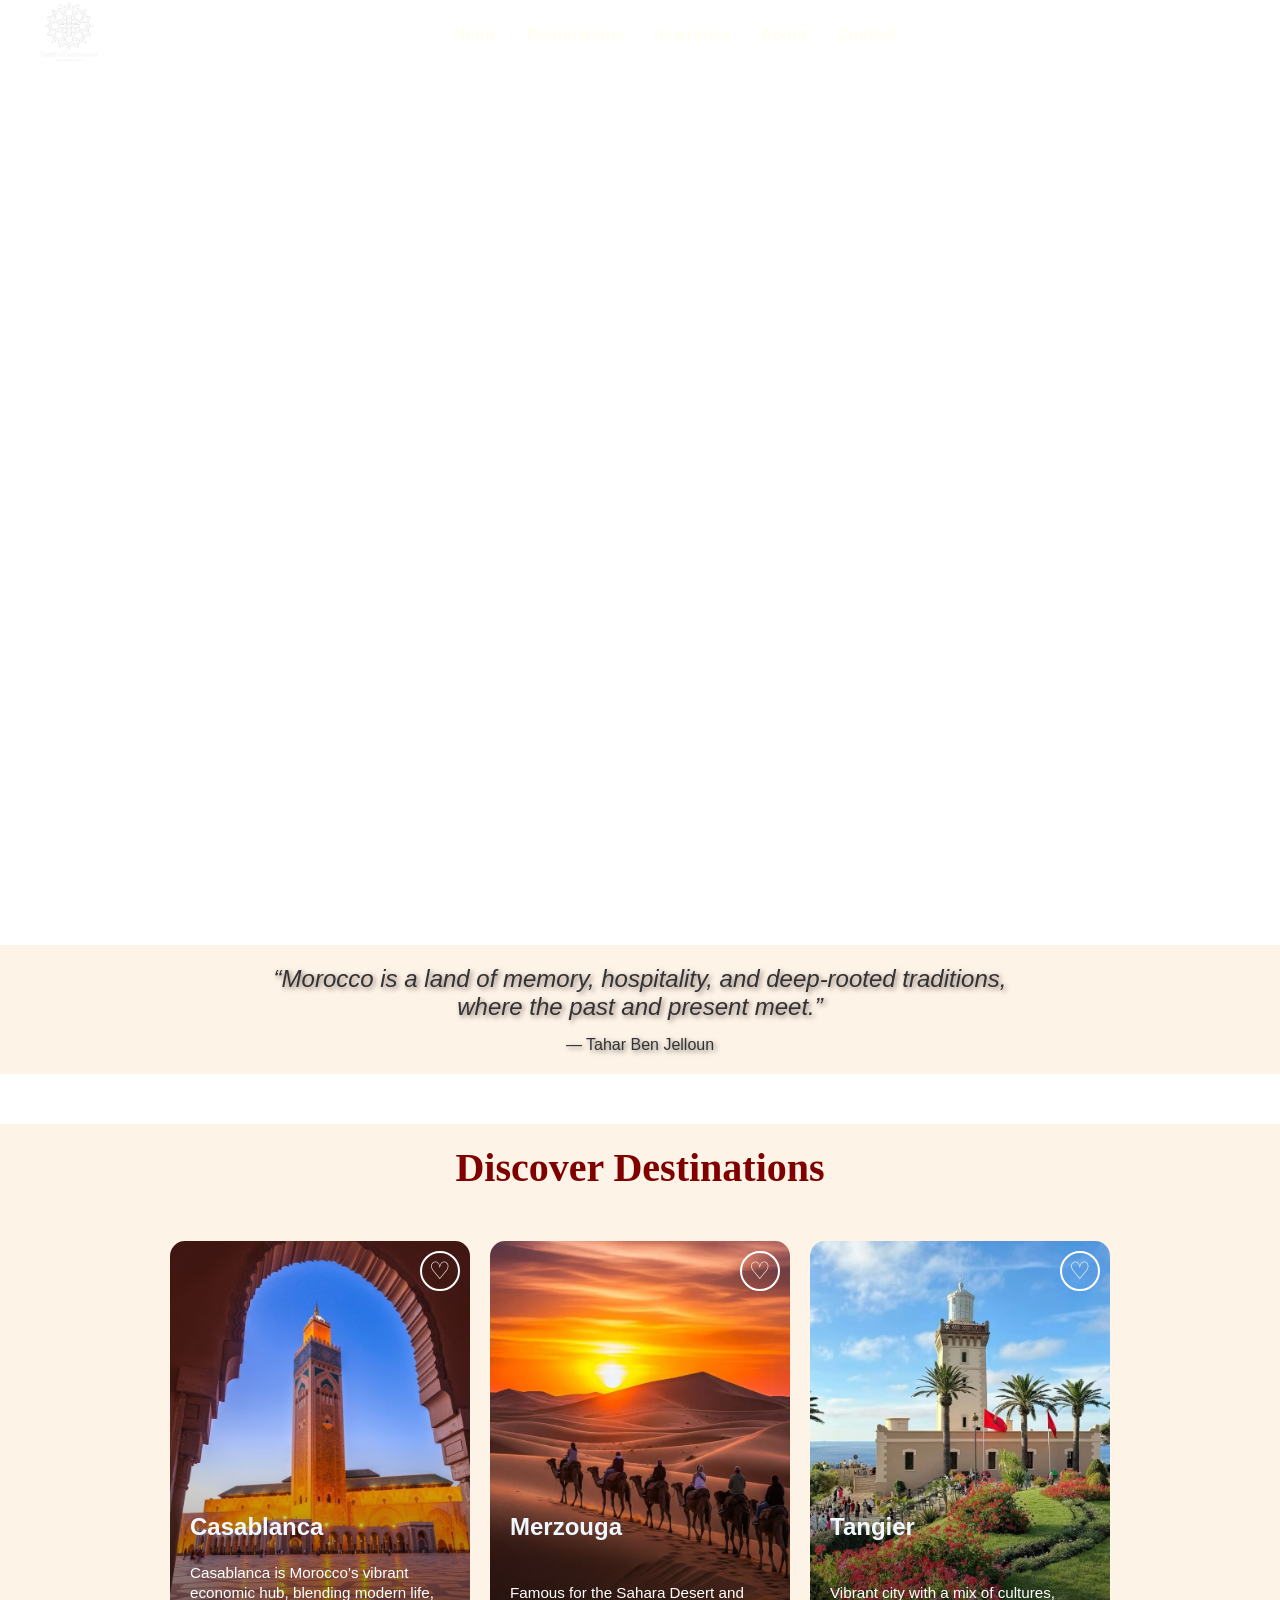
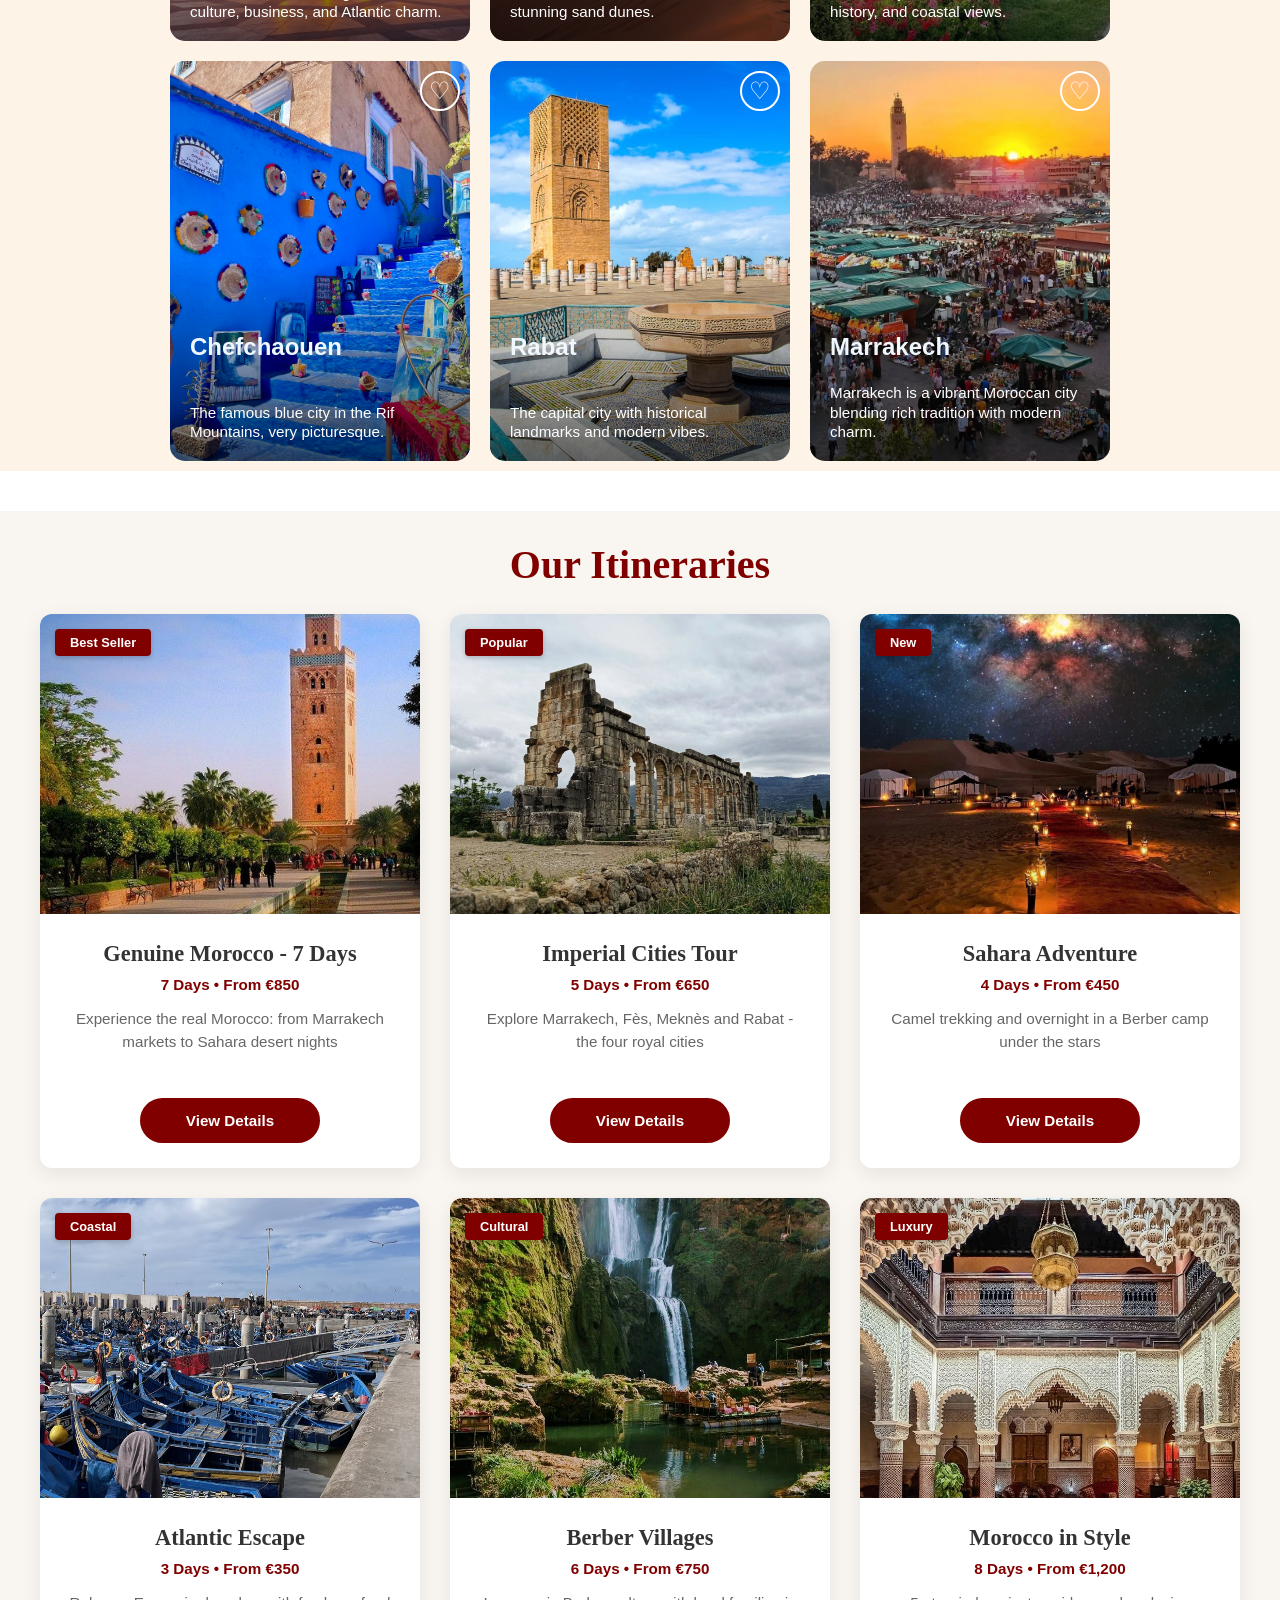
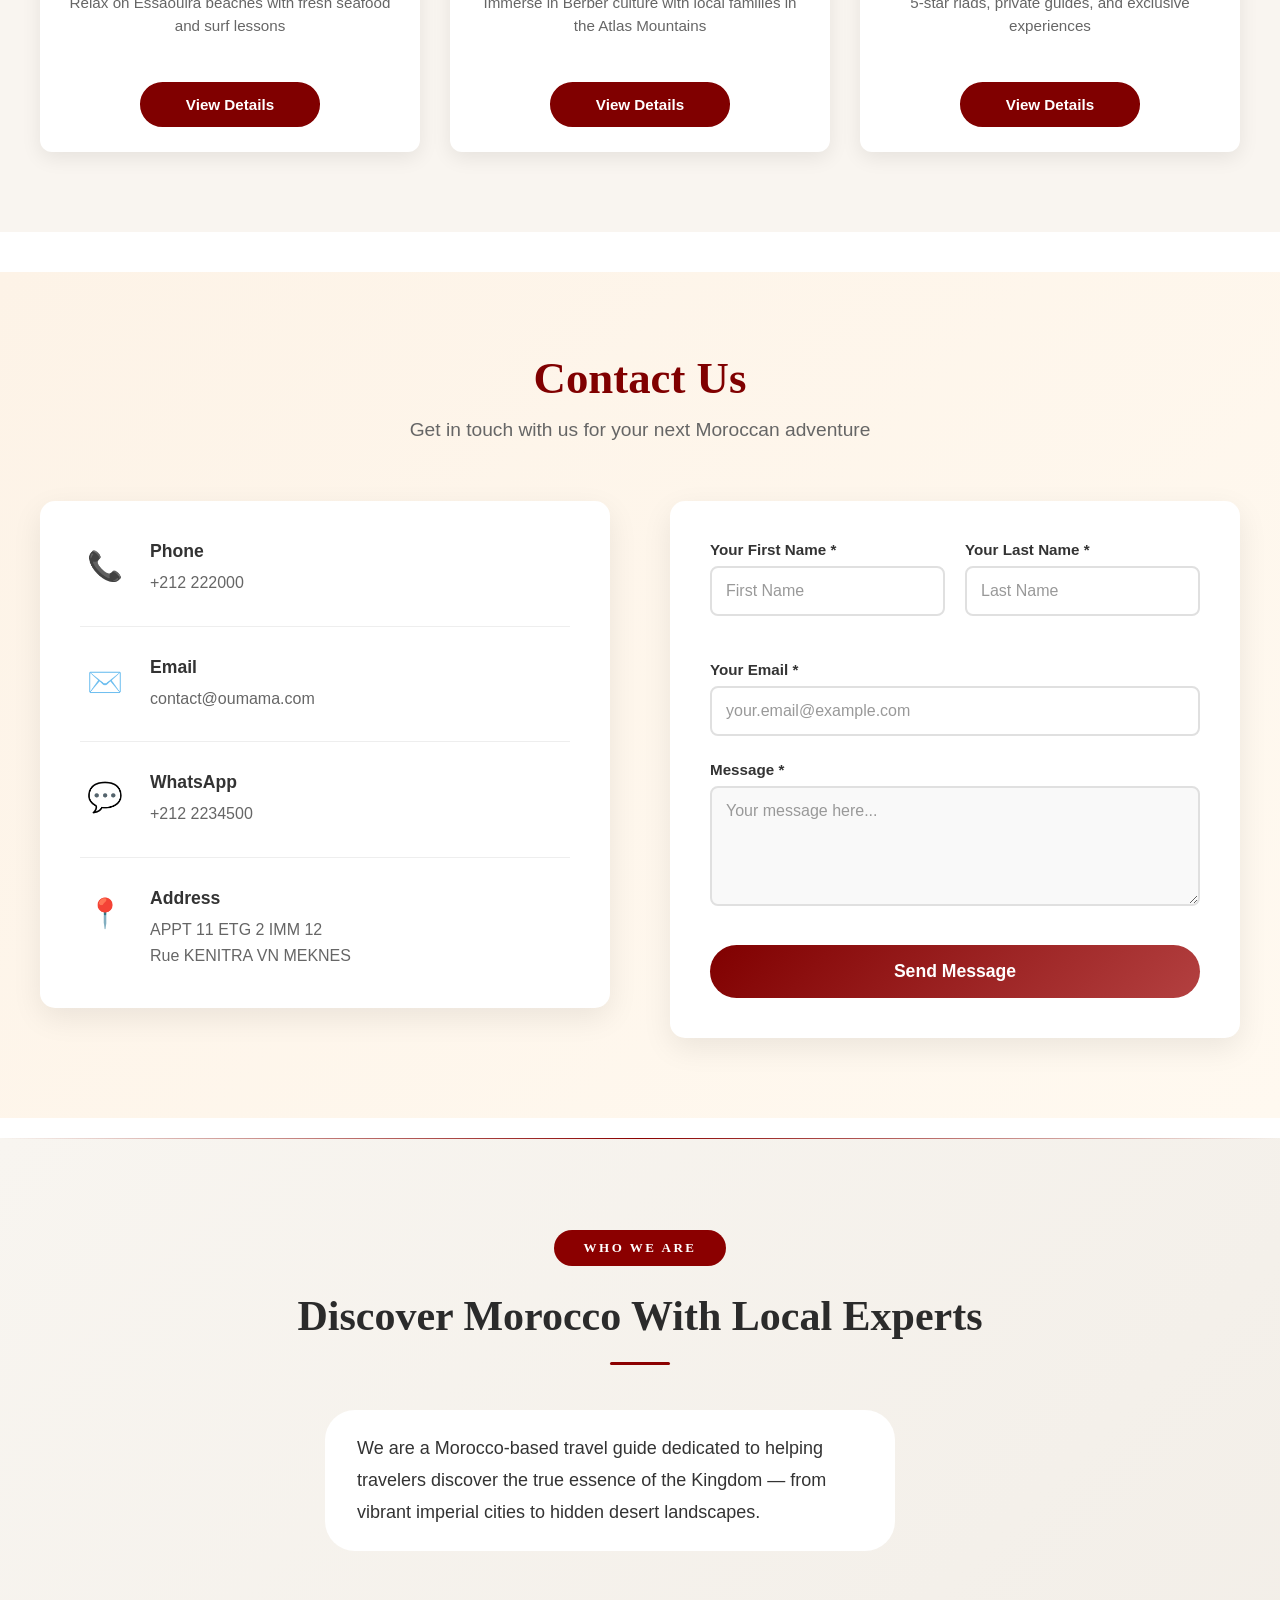
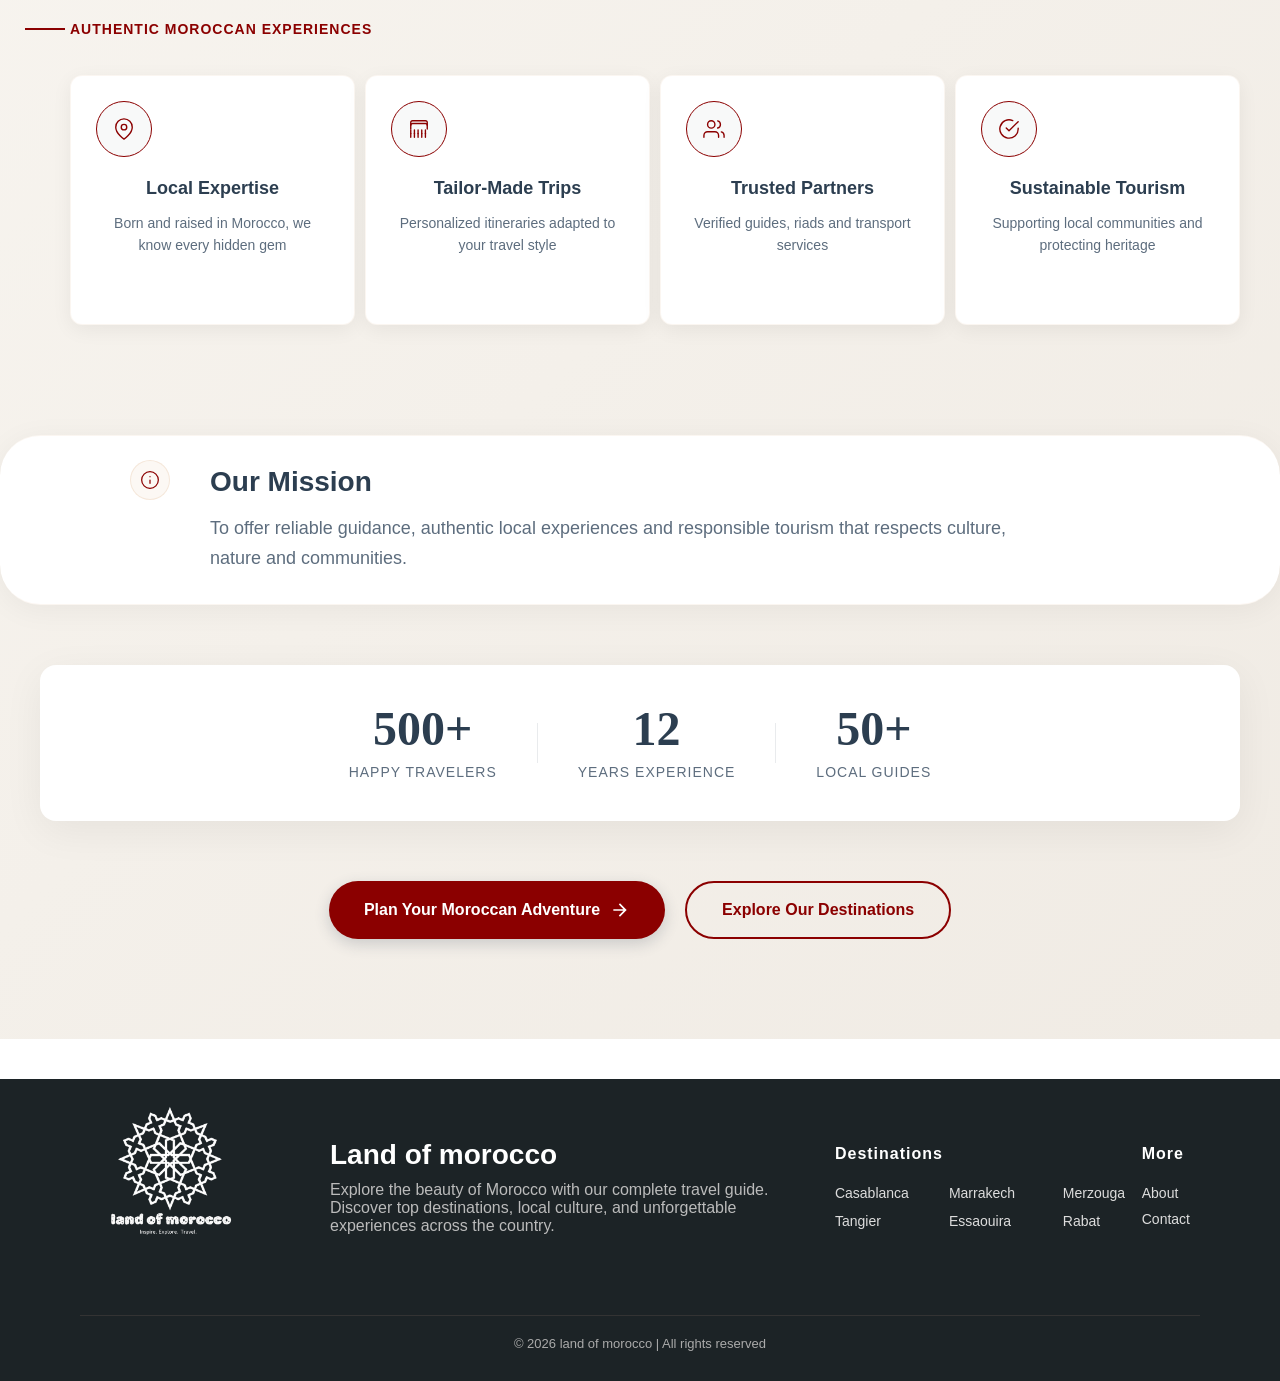
==== commit f7309e58: "modification correspond ajout des boutton de favoris pour les crtes dintination" ====
--- a/index.html
+++ b/index.html
@@ -20,7 +20,6 @@
             <li><a href="#Itineraries">Itineraries</a></li>
             <li><a href="#about">About</a></li>
             <li><a href="#contact">Contact</a></li>
-
         </ul>
     </nav>
      <a href="#destinationsList" class="scroll-down">
@@ -83,6 +82,7 @@
     <div class="destinations-container">
         <a href="casablanca.html" class="destination-link">
         <div class="destination-card">
+   <button class="favori-btn" data-ville="Paris">♡</button>
             <img src="images/slide13.jpg" alt="casablanca">
             <h3>Casablanca</h3>
             <p>Casablanca is Morocco’s vibrant economic hub, blending modern life, culture, business, and Atlantic charm.</p>
@@ -90,6 +90,7 @@
         </a>
         <a href="Merzouga.html" class="destination-link">
   <div class="destination-card">
+    <button class="favori-btn" data-ville="Paris">♡</button>
     <img src="images/slide4.webp" alt="Merzouga">
     <h3>Merzouga</h3>
     <p>Famous for the Sahara Desert and stunning sand dunes.</p>
@@ -97,6 +98,7 @@
 </a>
 <a href="tangier.html" class="destination-link">
         <div class="destination-card">
+          <button class="favori-btn" data-ville="Paris">♡</button>
             <img src="images/slide19.jpg" alt="Tangier">
             <h3>Tangier</h3>
             <p>Vibrant city with a mix of cultures, history, and coastal views.</p>
@@ -104,6 +106,7 @@
         </a>
         <a href="chefchaouen.html" class="destination-link">
         <div class="destination-card">
+          <button class="favori-btn" data-ville="Paris">♡</button>
             <img src="images/slide16.jpg" alt="Chefchaouen">
             <h3>Chefchaouen</h3>
             <p>The famous blue city in the Rif Mountains, very picturesque.</p>
@@ -111,6 +114,7 @@
     </a>
         <a href="rabat.html" class="destination-link">
         <div class="destination-card">
+          <button class="favori-btn" data-ville="Paris">♡</button>
             <img src="images/slide17.webp" alt="Rabat">
             <h3>Rabat</h3>
             <p>The capital city with historical landmarks and modern vibes.</p>
@@ -118,6 +122,7 @@
         </a>
         <a href="marrakech.html" class="destination-link">
         <div class="destination-card">
+          <button class="favori-btn" data-ville="Paris">♡</button>
             <img src="images/slide20.jpg" alt="Marrakech">
             <h3>Marrakech</h3>
             <p>Marrakech is a vibrant Moroccan city blending rich tradition with modern charm.</p>
@@ -928,6 +933,6 @@
     <p>© 2026 land of morocco | All rights reserved</p>
   </div>
 </footer>
-
+<script src="js/script.js"></script>
 </body>
 </html>
--- a/style.css
+++ b/style.css
@@ -410,6 +410,7 @@
   color: inherit;
 }
 .destination-card {
+     position: relative;
   cursor: pointer;
   transition: transform 0.3s ease;
 }/* ===== CASABLANCA HERO ===== */
@@ -2282,4 +2283,26 @@
 .corps li {
   padding-left: 25px;
   color: black; /* couleur du texte indépendante de la puce */
-}+}
+.favori-btn {
+    position: absolute;   /* positionner par rapport à la carte */
+    top: 10px;
+    right: 10px;
+    width: 40px;
+    height: 40px;
+    border: 2px solid white;
+    background: none;     /* pas de fond */
+    font-size: 24px;
+    cursor: pointer;
+    border-radius: 50%;
+    line-height: 36px;
+    z-index: 10;          /* toujours au-dessus */
+    color:white;
+    transition: all 0.2s;
+}
+
+.favori-btn.favori-actif {
+    color:white;
+    border-color: white;
+}
+
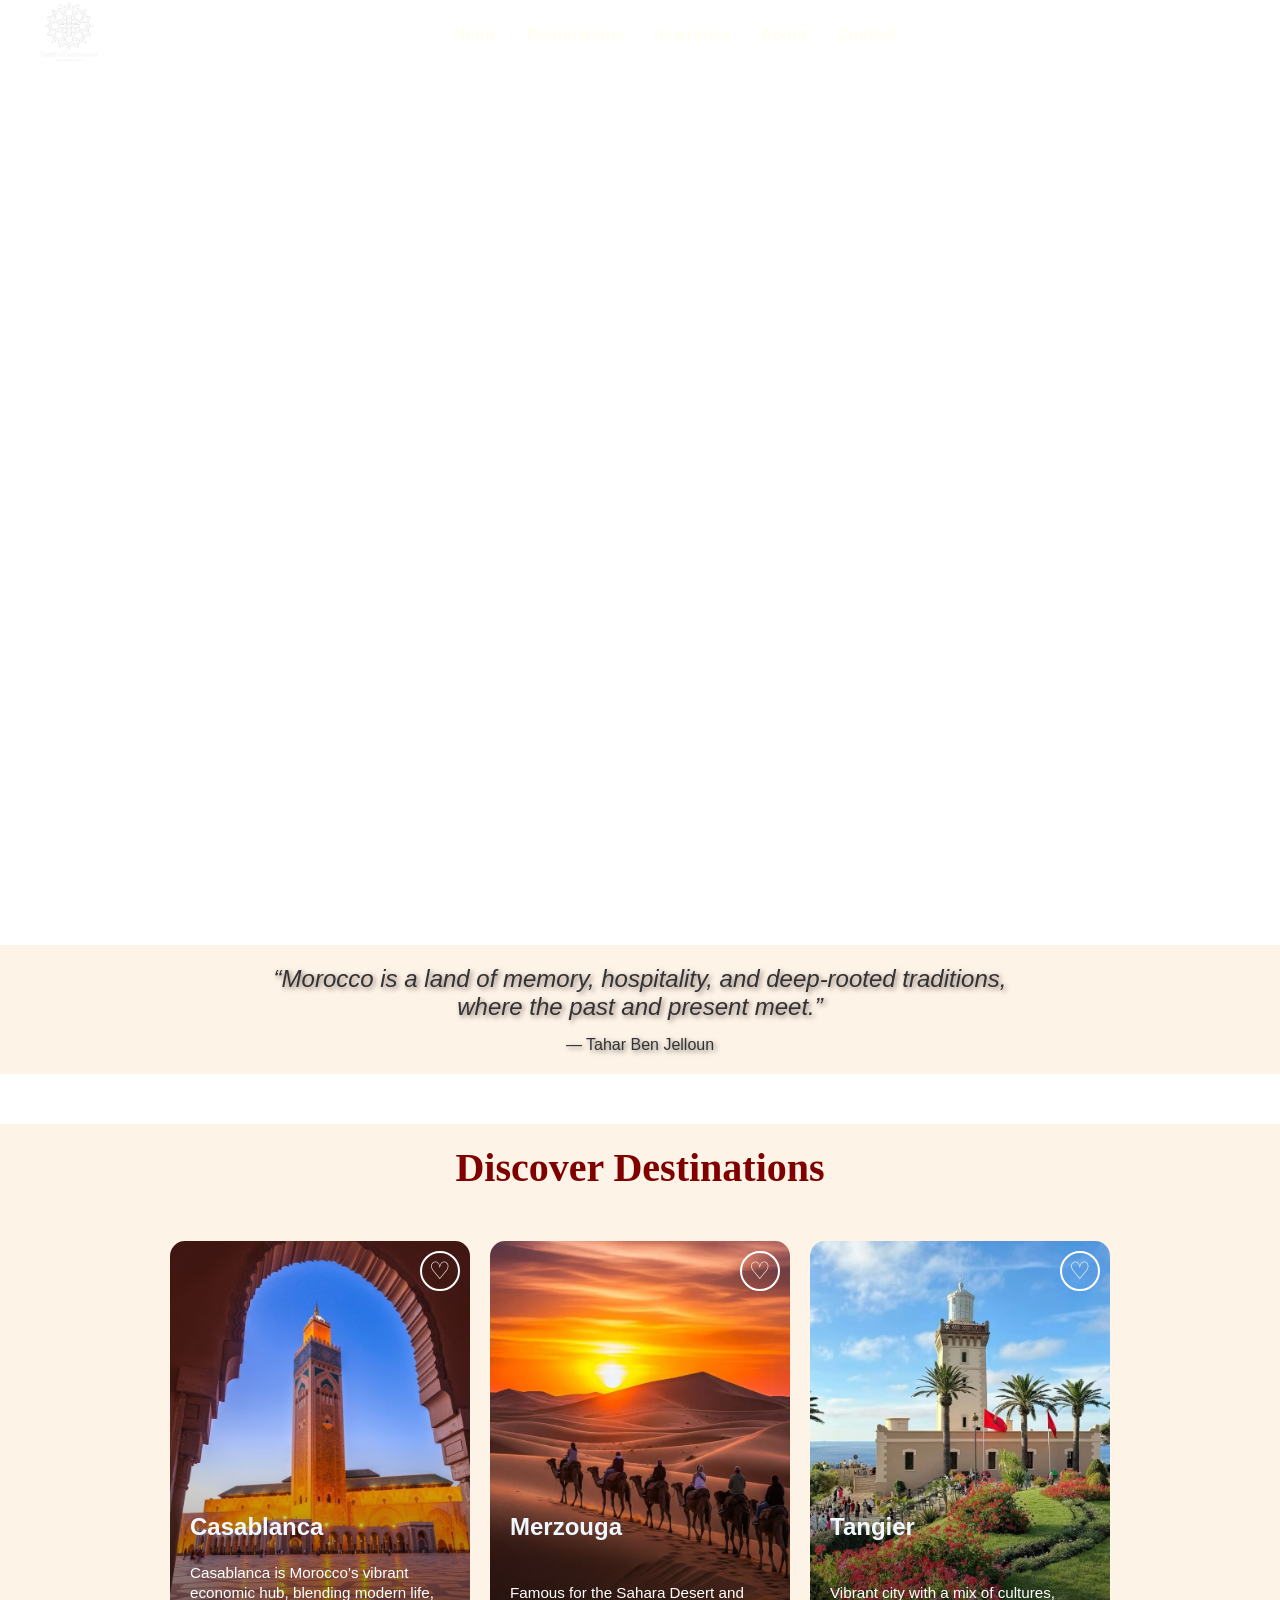
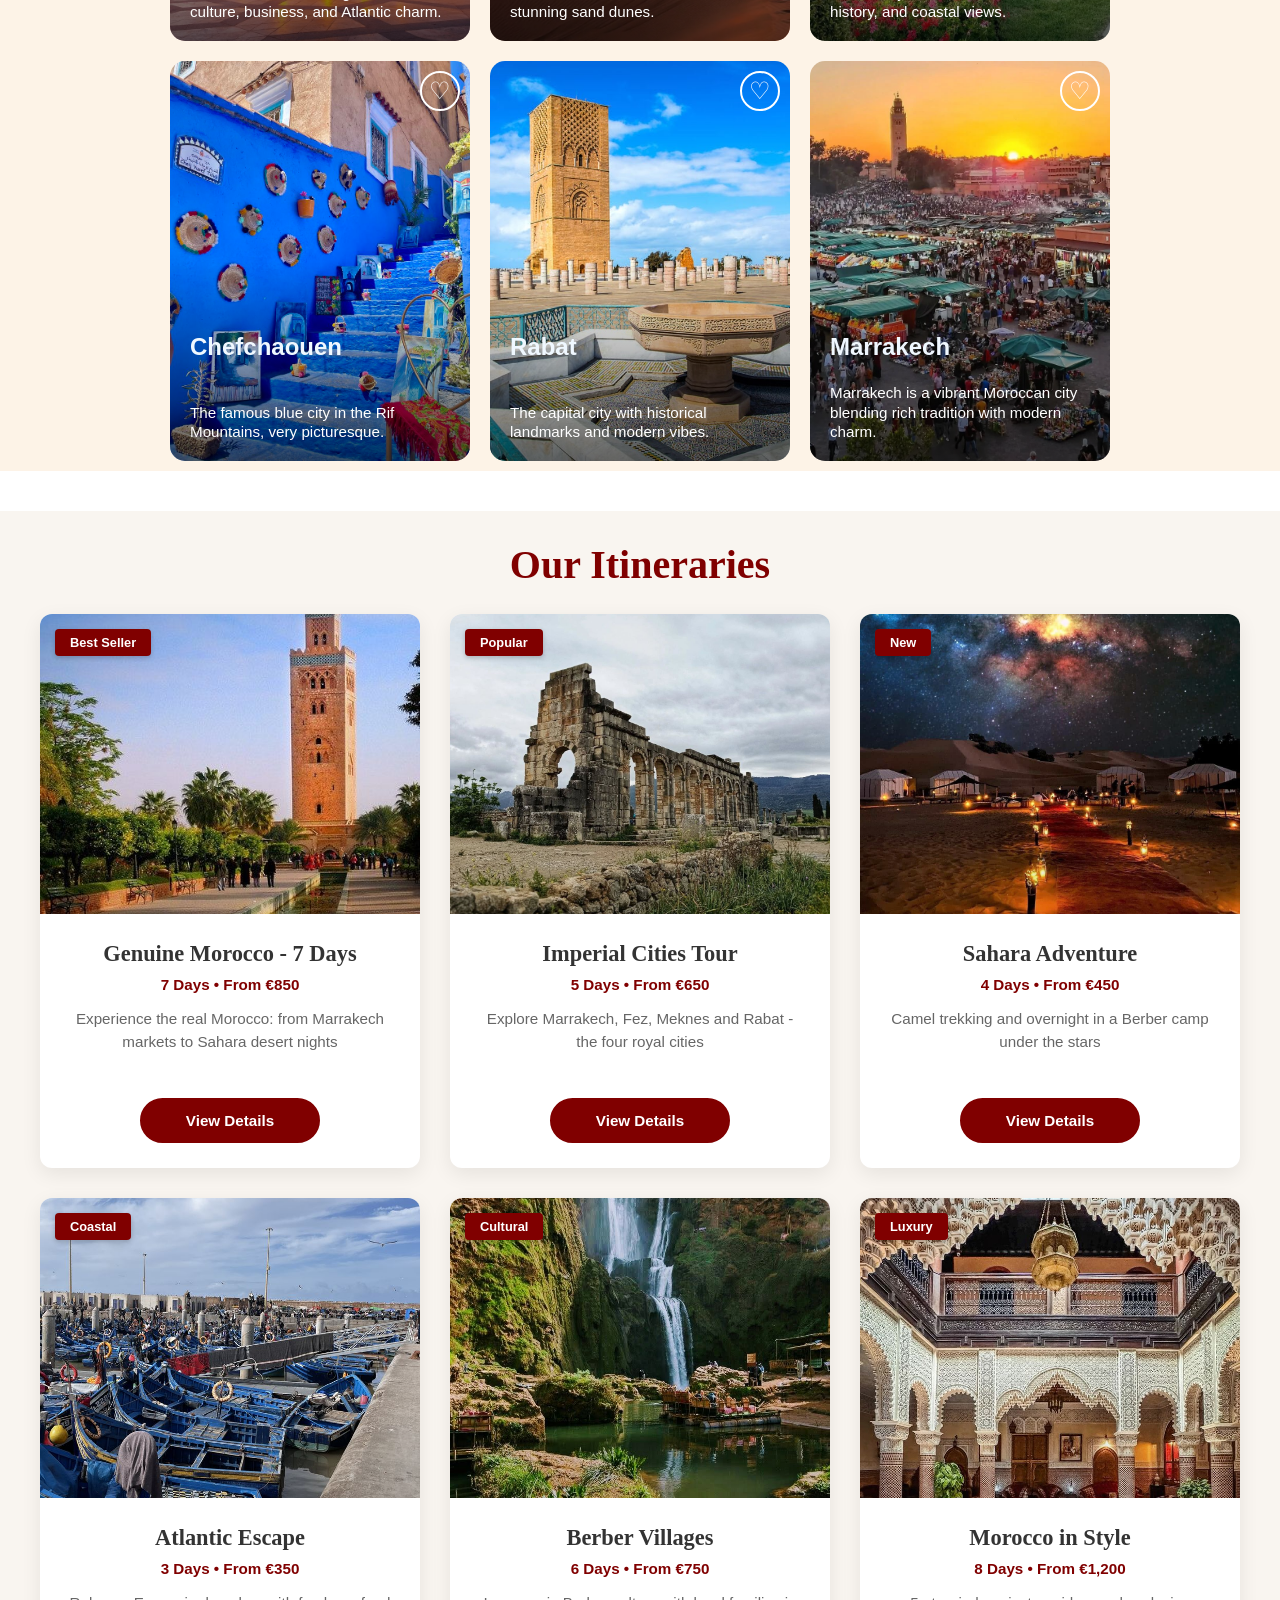
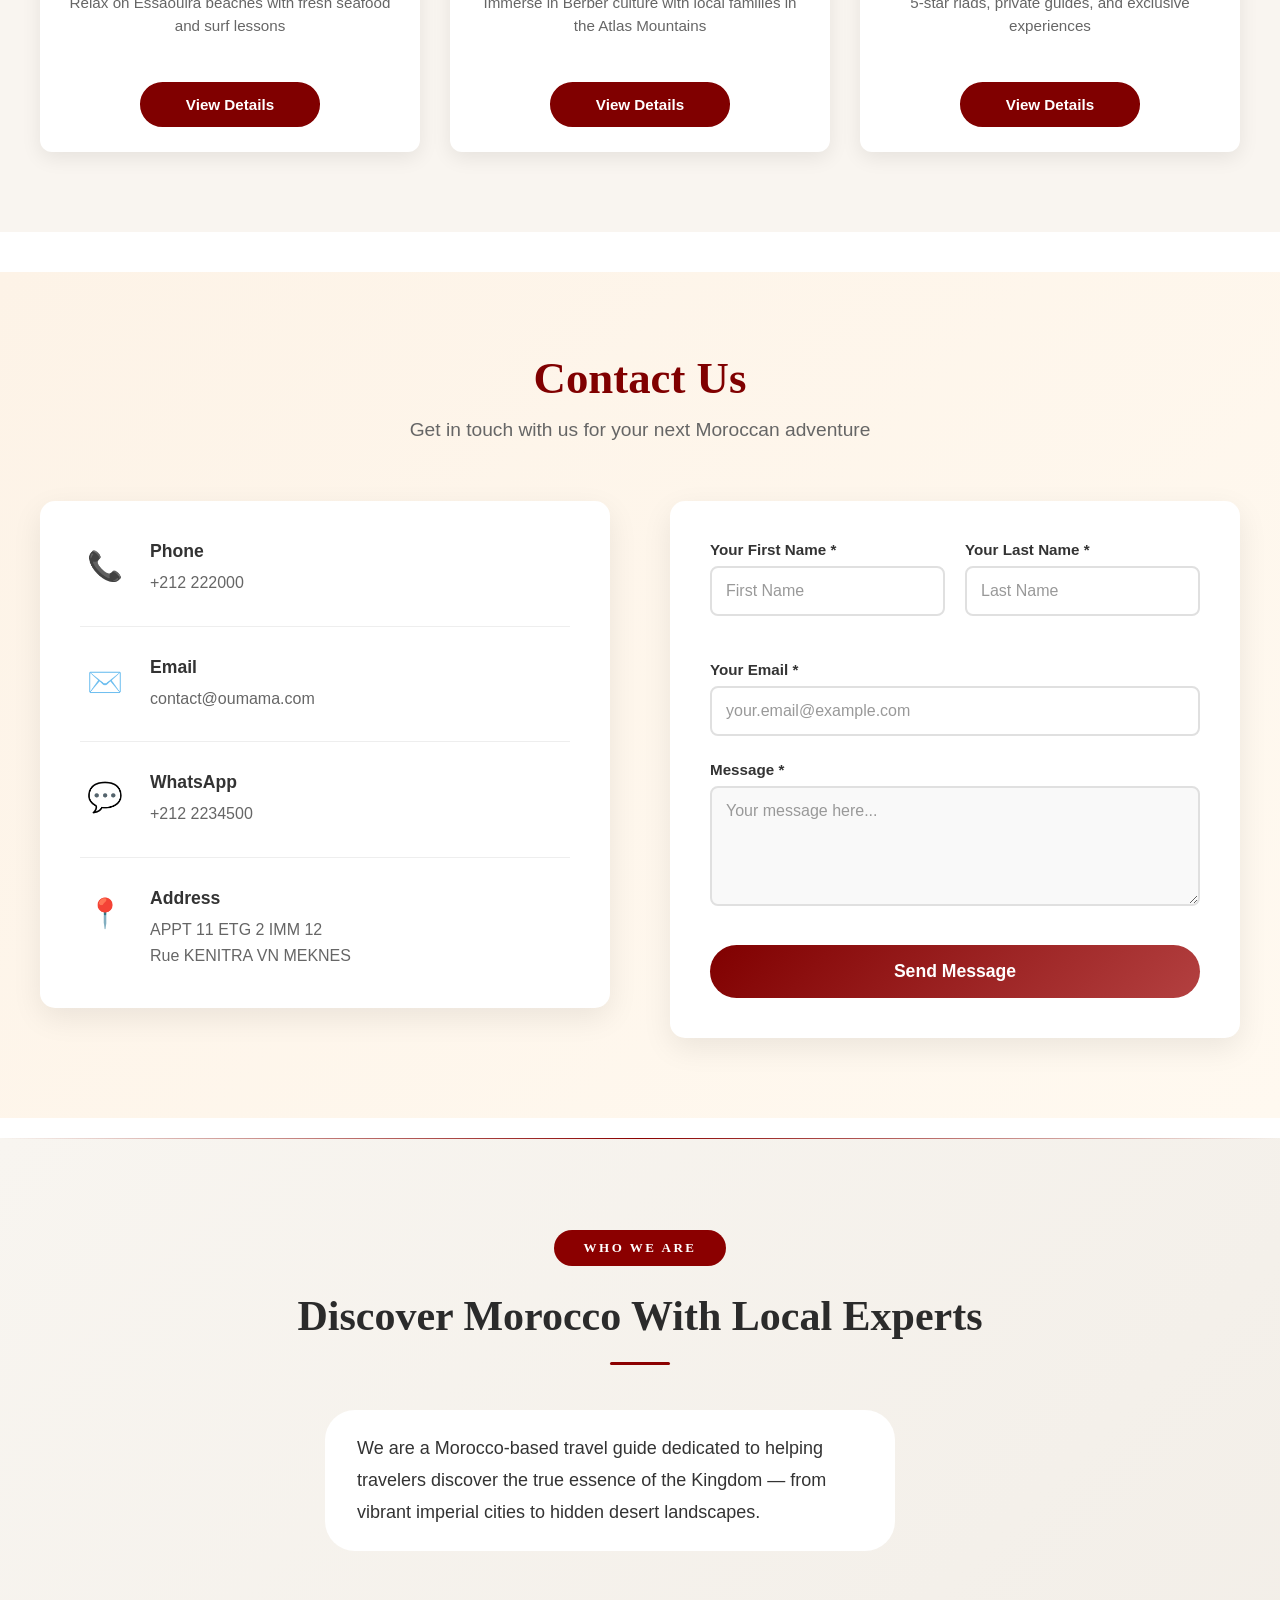
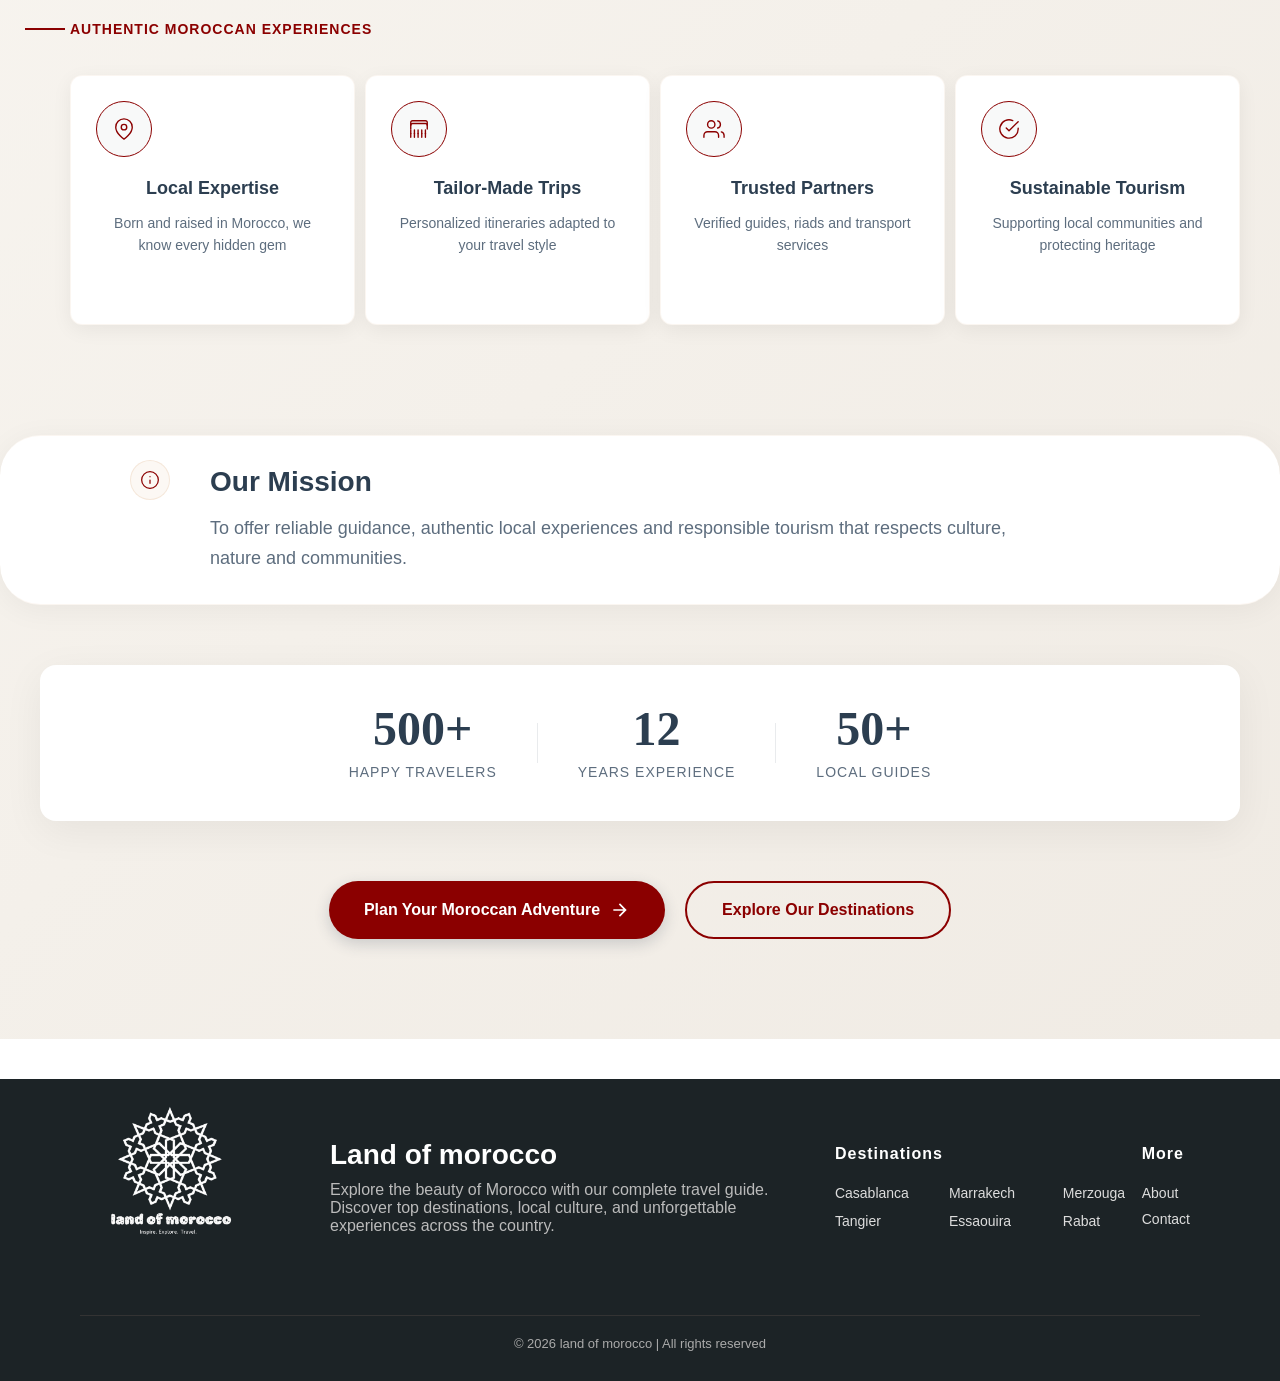
==== commit 1355936c: "Mettre à jour index.html pour ajouter boutons Favoris" ====
--- a/index.html
+++ b/index.html
@@ -163,7 +163,7 @@
                 <h3 class="card-title">Imperial Cities Tour</h3>
                 <p class="card-duration">5 Days • From €650</p>
                 <p class="card-description">
-                    Explore Marrakech, Fès, Meknès and Rabat - the four royal cities
+                    Explore Marrakech, Fez, Meknes and Rabat - the four royal cities
                 </p>
                 <a href="imperial-cities.html" class="card-button">View Details</a>
             </div>
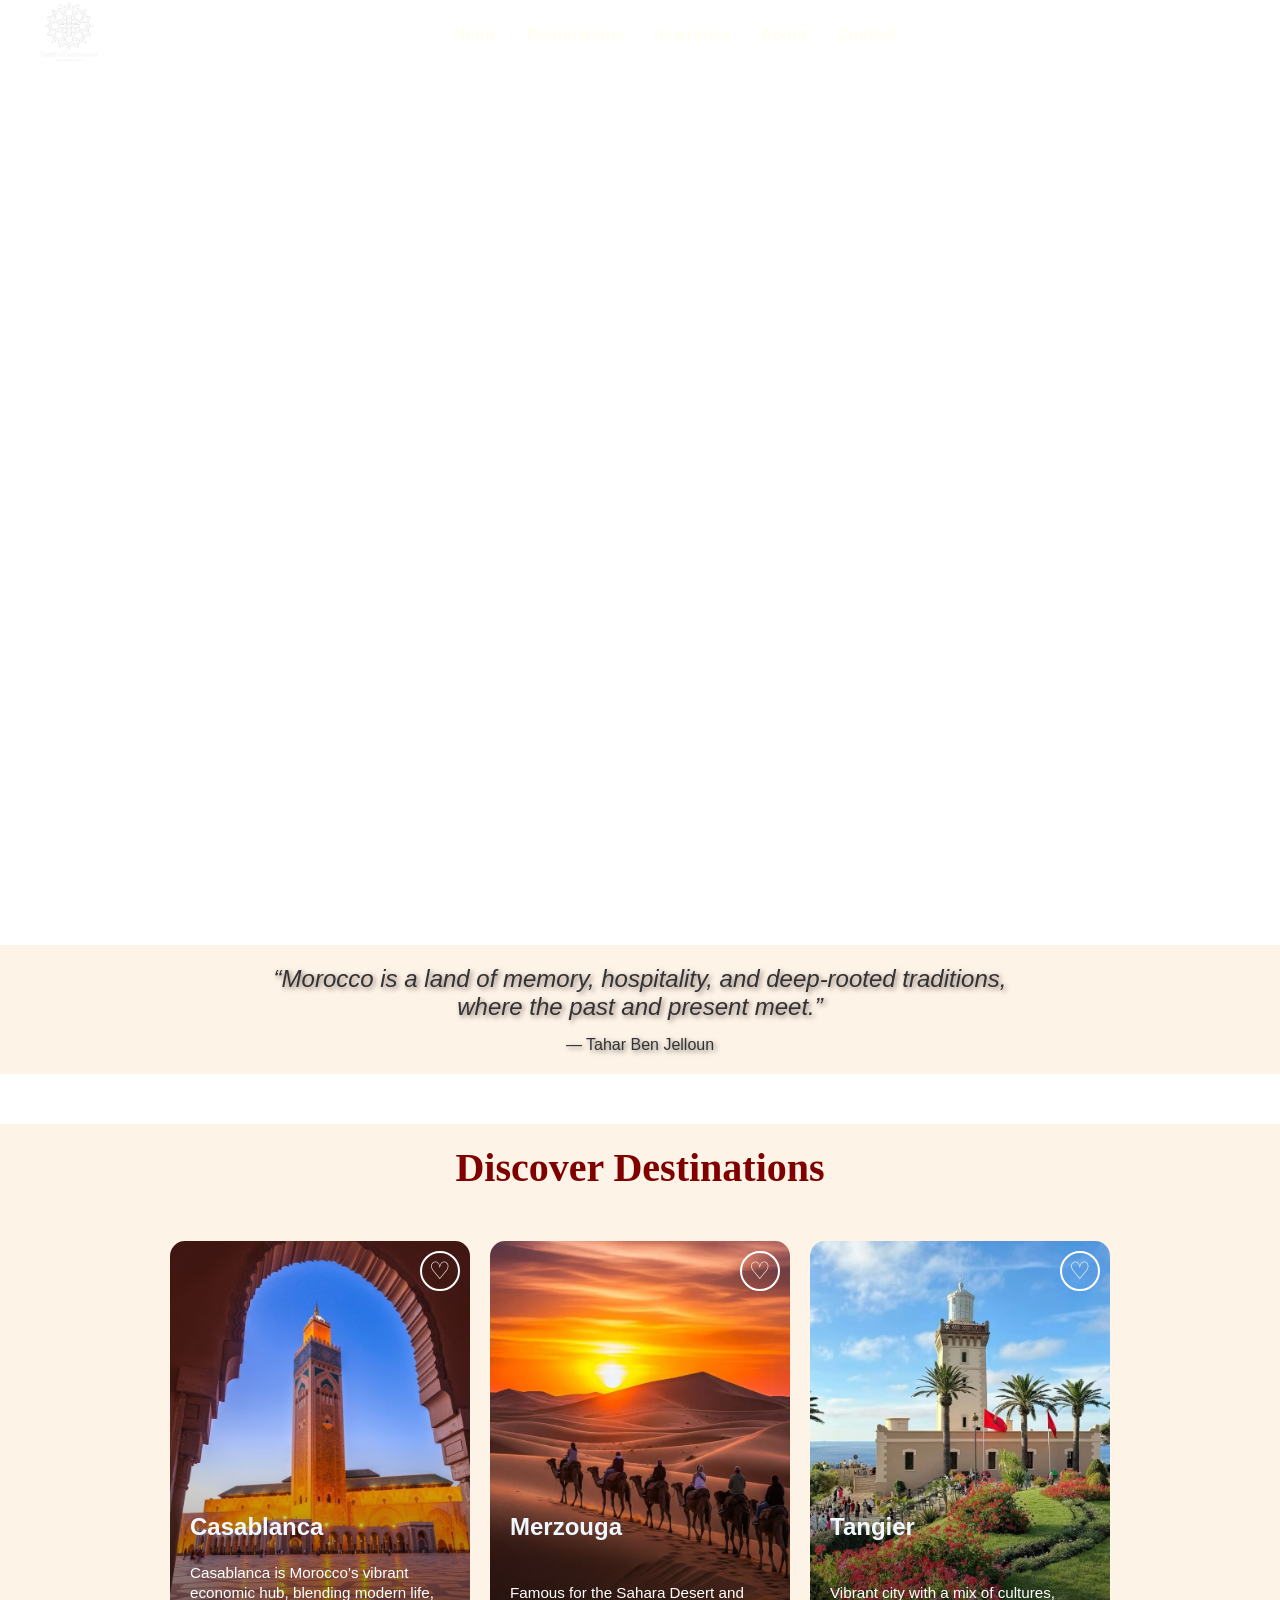
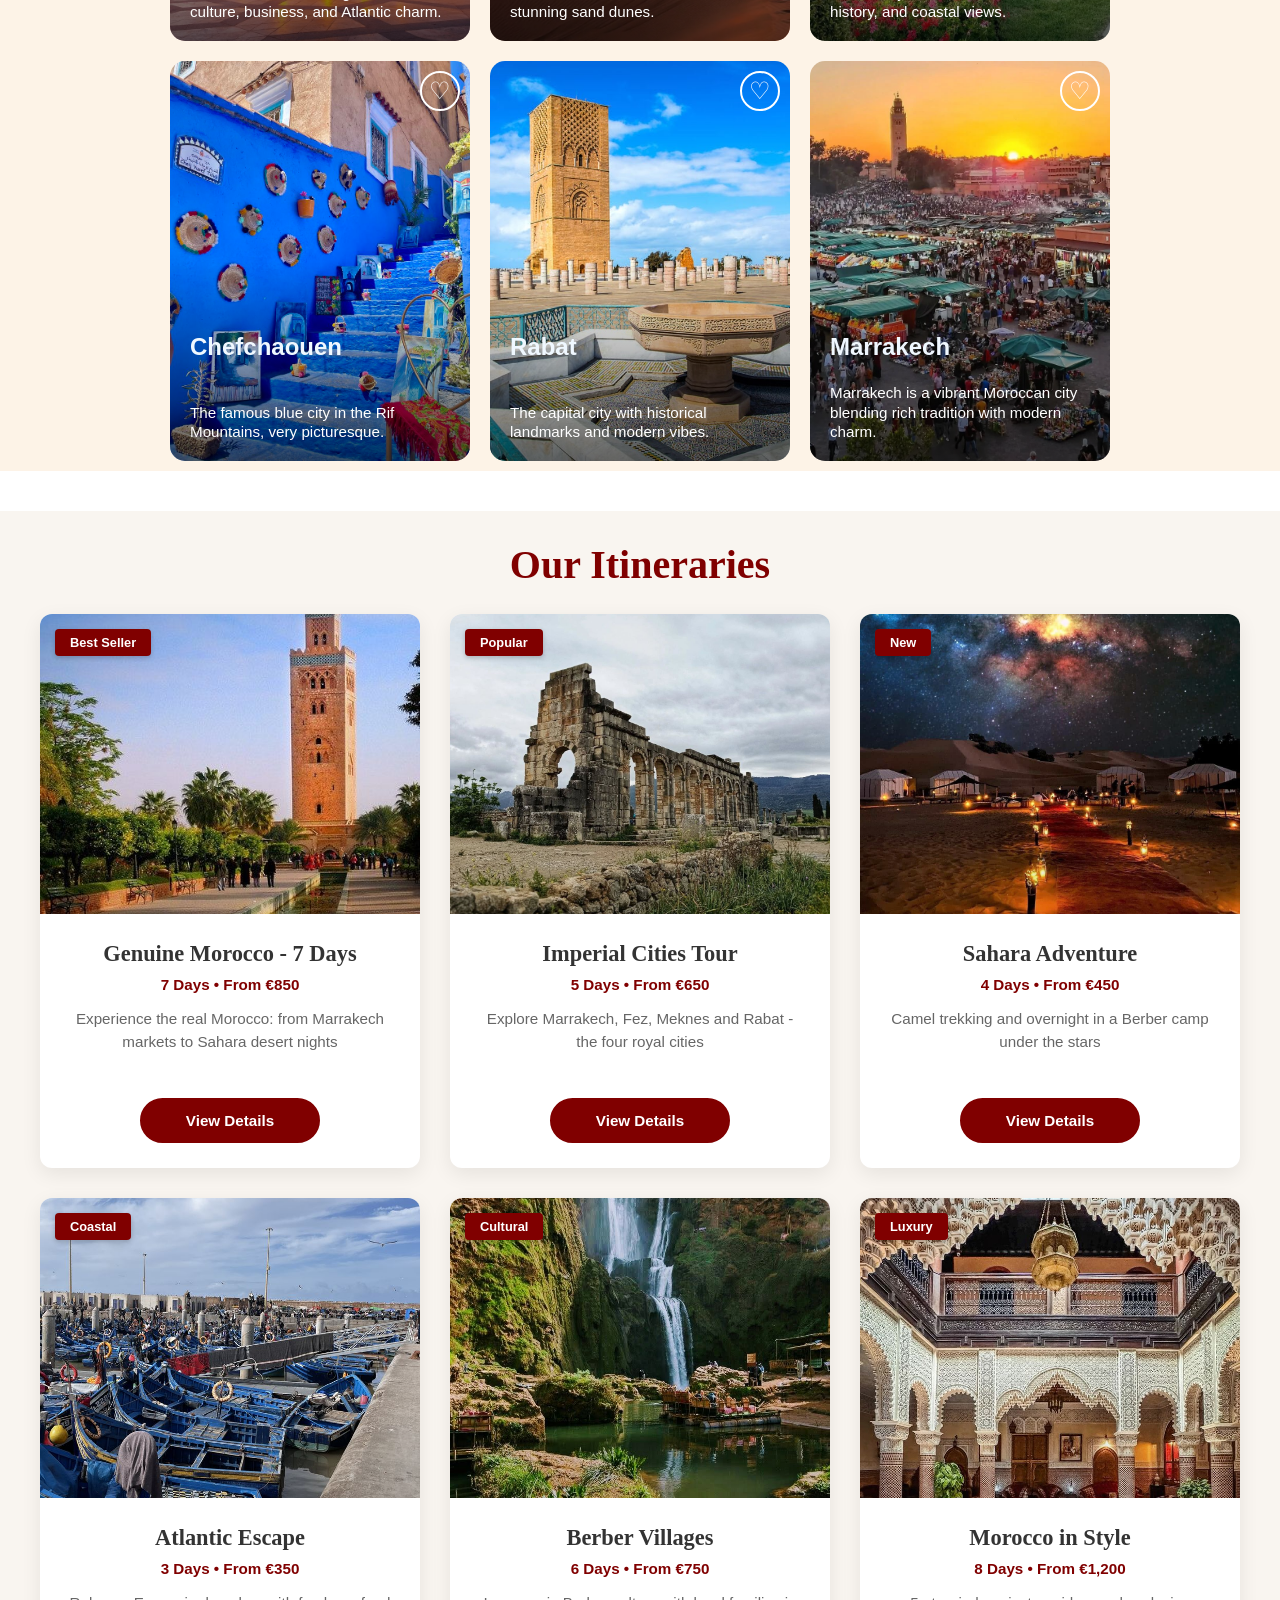
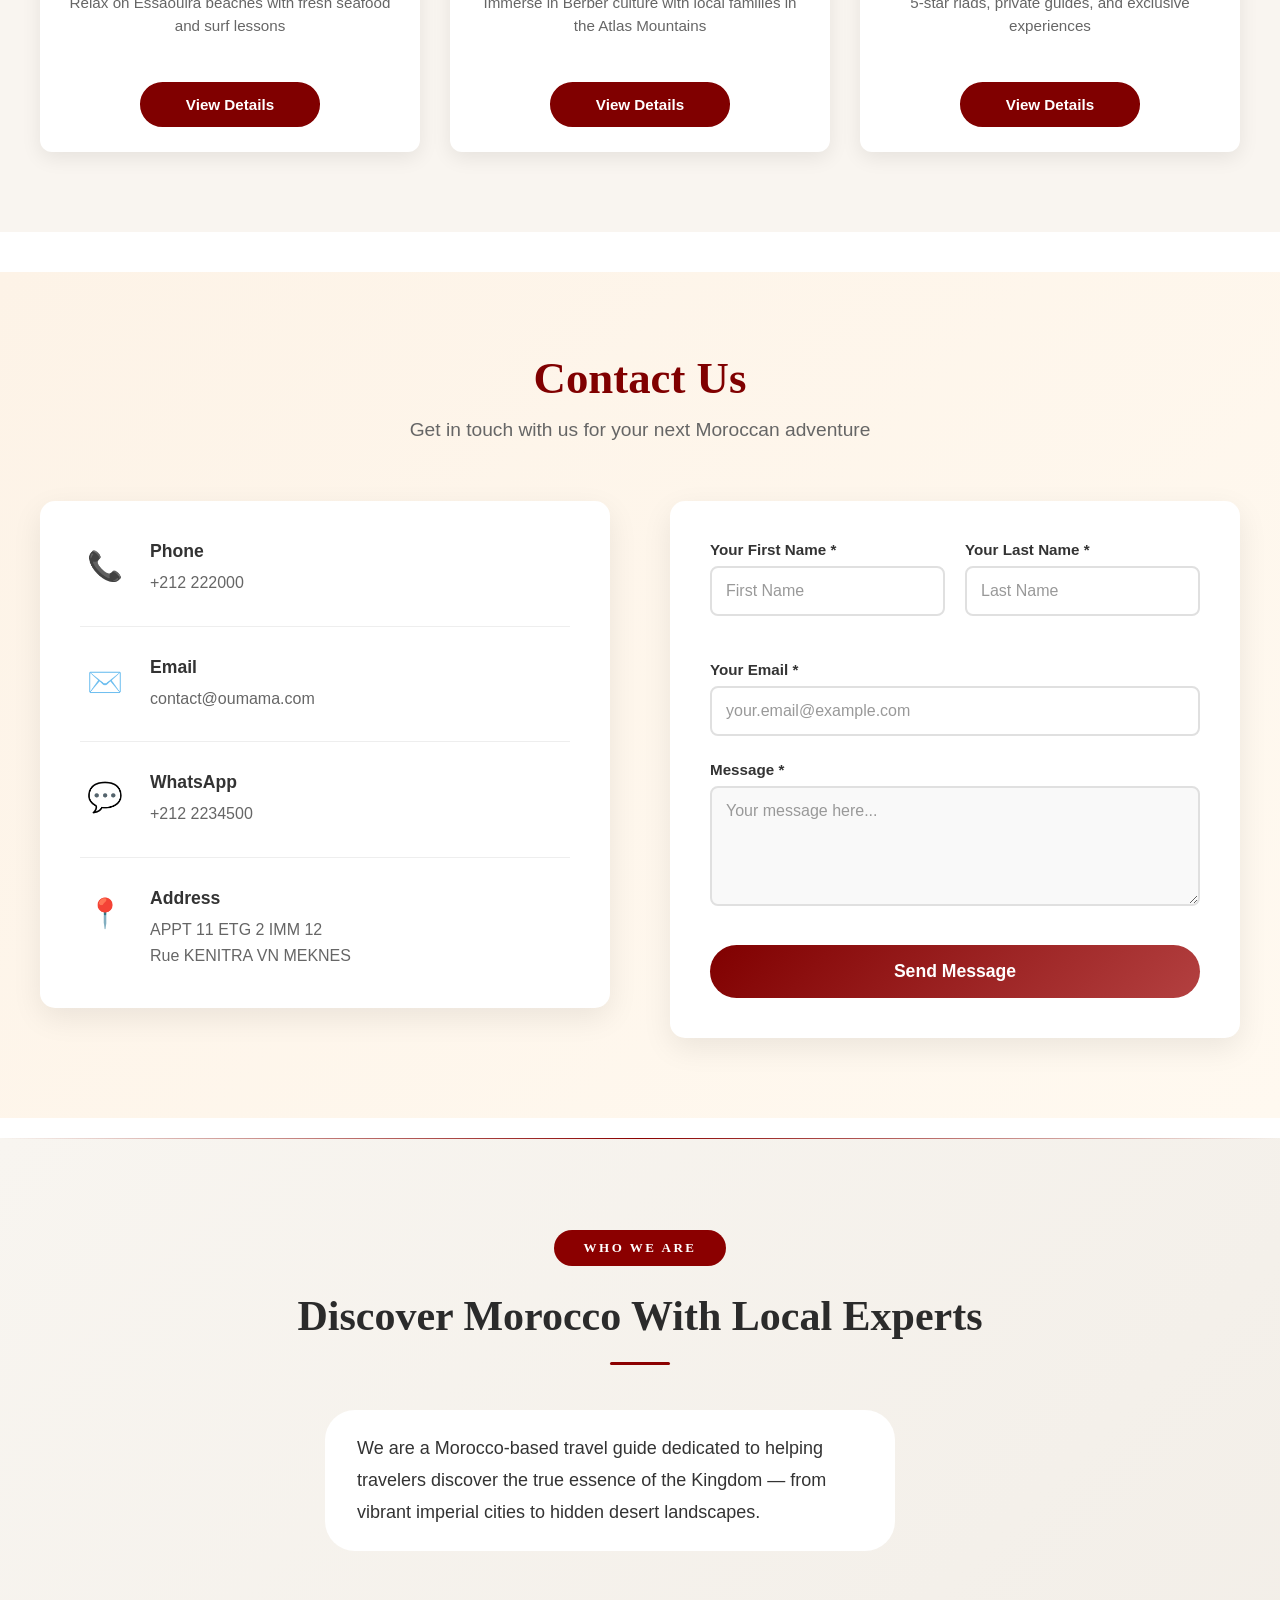
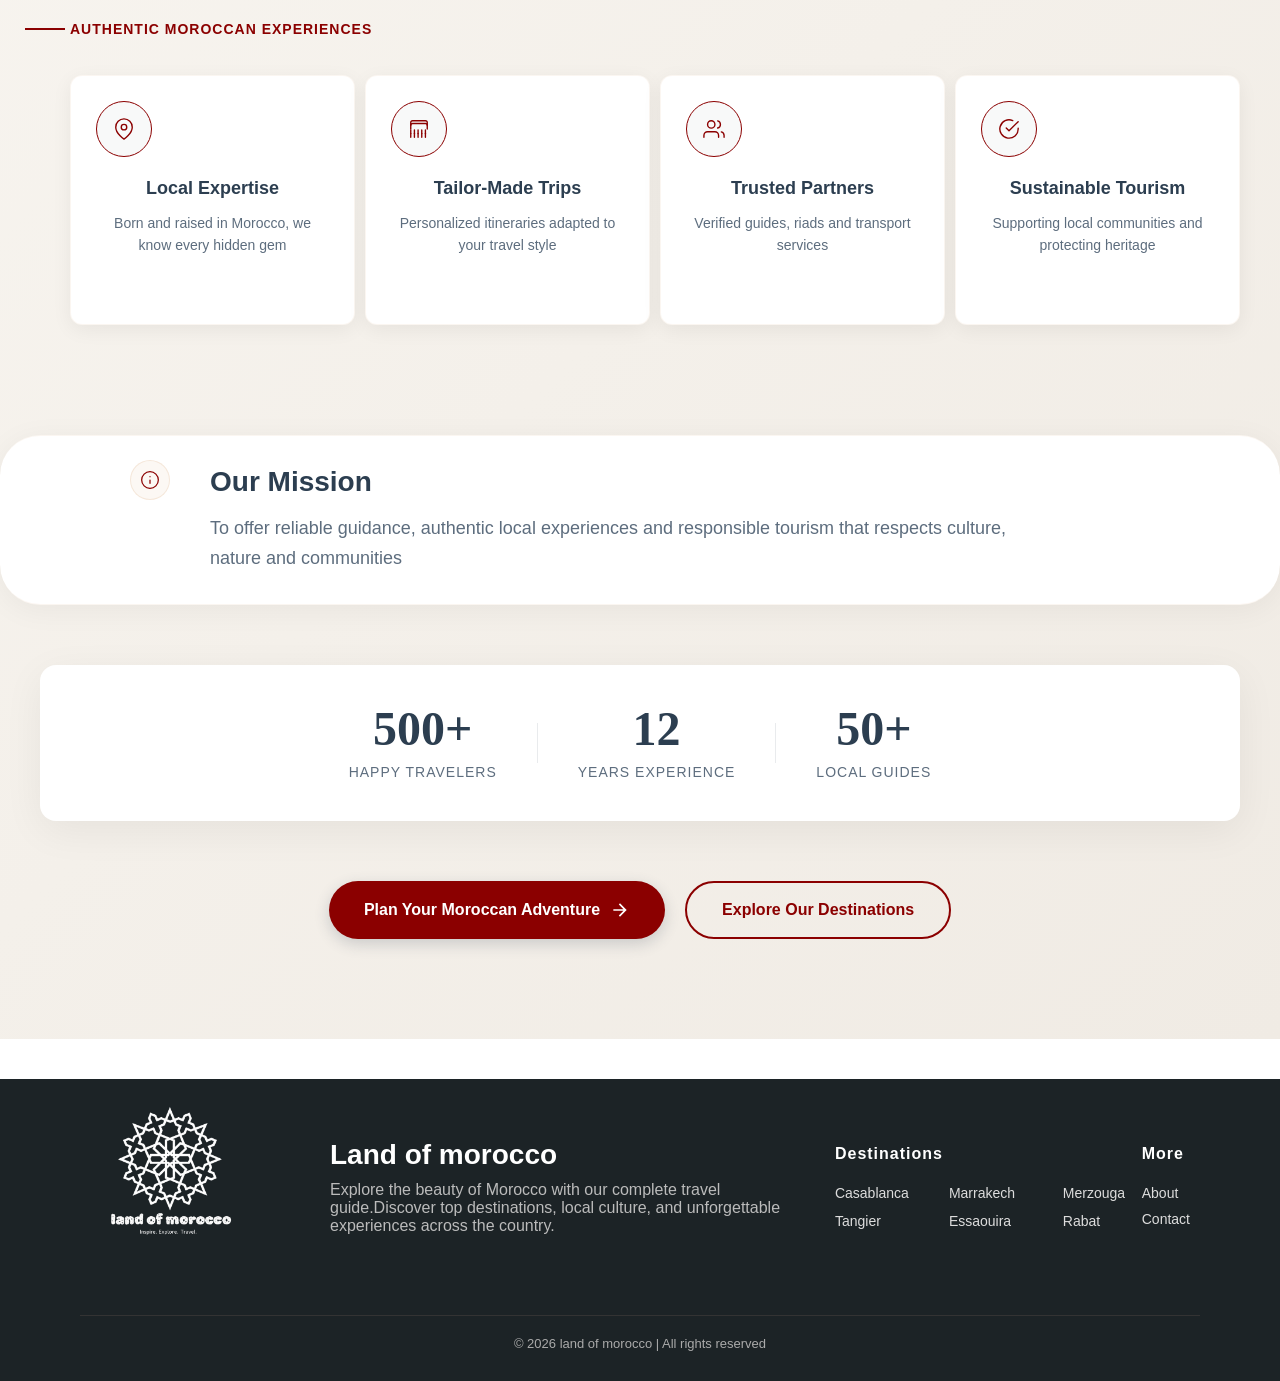
==== commit a33e5358: "alert pour les bouttons favoris" ====
--- a/index.html
+++ b/index.html
@@ -415,7 +415,7 @@
           <h3>Our Mission</h3>
           <p>
             To offer reliable guidance, authentic local experiences and
-            responsible tourism that respects culture, nature and communities.
+            responsible tourism that respects culture, nature and communities
           </p>
         </div>
       </div>
@@ -904,7 +904,7 @@
     <!-- COLONNE 1 -->
     <div class="footer-about">
       <h3>Land of morocco</h3>
-      <p>Explore the beauty of Morocco with our complete travel guide. Discover top destinations, local culture, and unforgettable experiences across the country.</p>
+      <p>Explore the beauty of Morocco with our complete travel guide.Discover top destinations, local culture, and unforgettable experiences across the country.</p>
 
     </div>
     <!-- COLONNE 2 -->
